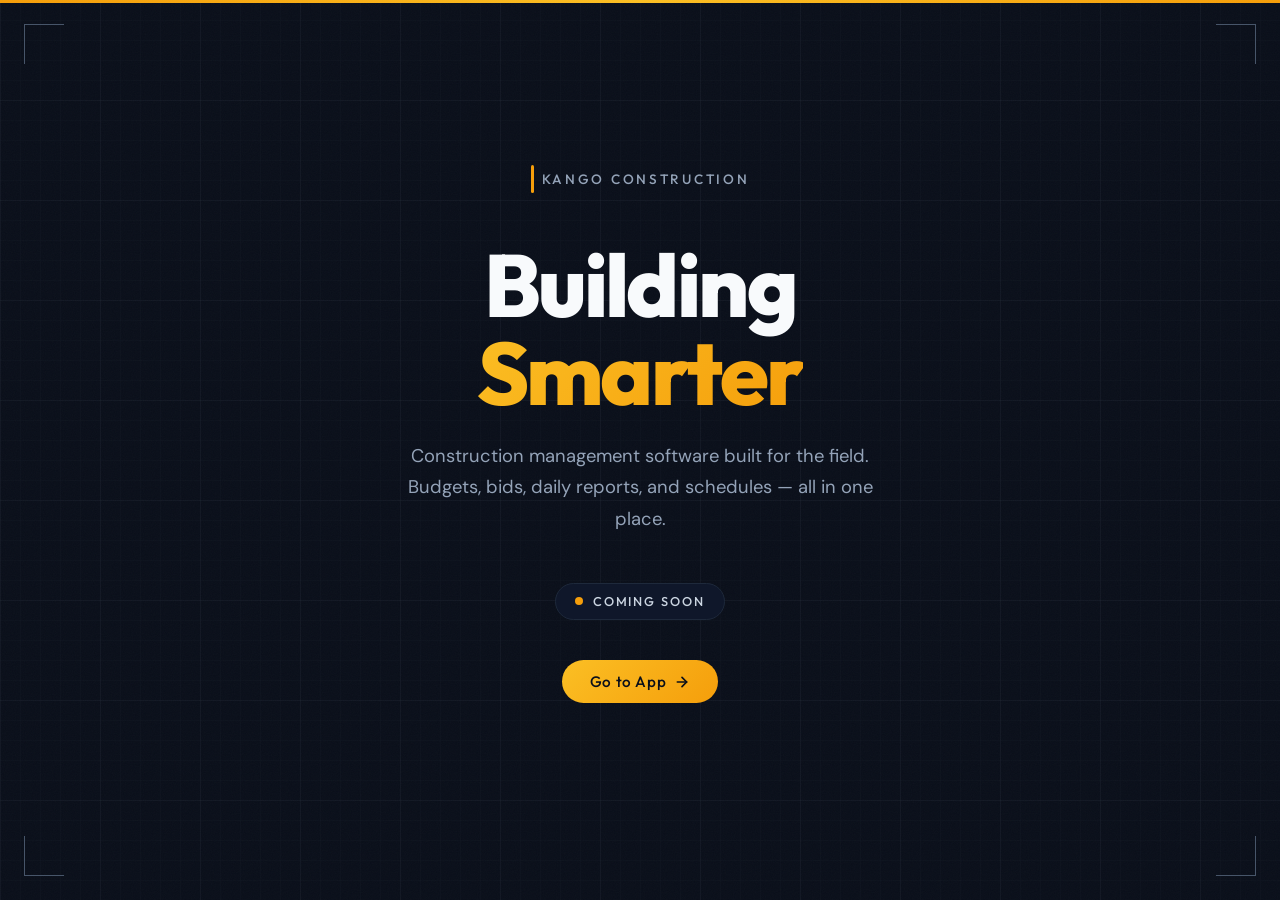
==== index.html @ 1189a03f "feat: kango construction coming soon landing page Co-Authored-By: Claude Opus 4.6 (1M context) <nore" ====
<!DOCTYPE html>
<html lang="en">
<head>
    <meta charset="UTF-8">
    <meta name="viewport" content="width=device-width, initial-scale=1.0">
    <title>Kango Construction — Coming Soon</title>
    <meta name="description" content="Kango Construction — Construction management software built for the field. Coming soon.">
    <link rel="preconnect" href="https://fonts.googleapis.com">
    <link rel="preconnect" href="https://fonts.gstatic.com" crossorigin>
    <link href="https://fonts.googleapis.com/css2?family=Outfit:wght@300;500;700;800&family=DM+Sans:wght@400;500&display=swap" rel="stylesheet">
    <style>
        *, *::before, *::after {
            margin: 0;
            padding: 0;
            box-sizing: border-box;
        }

        :root {
            --slate-950: #0a0f1a;
            --slate-900: #0f172a;
            --slate-800: #1e293b;
            --slate-600: #475569;
            --slate-400: #94a3b8;
            --slate-300: #cbd5e1;
            --amber-500: #f59e0b;
            --amber-400: #fbbf24;
            --white: #f8fafc;
        }

        html, body {
            height: 100%;
        }

        body {
            font-family: 'DM Sans', sans-serif;
            background: var(--slate-950);
            color: var(--white);
            overflow: hidden;
        }

        .page {
            display: flex;
            flex-direction: column;
            justify-content: center;
            align-items: center;
            min-height: 100vh;
            min-height: 100dvh;
            position: relative;
            padding: 2rem;
        }

        /* Blueprint grid background */
        .grid-bg {
            position: fixed;
            inset: 0;
            background-image:
                linear-gradient(rgba(148, 163, 184, 0.04) 1px, transparent 1px),
                linear-gradient(90deg, rgba(148, 163, 184, 0.04) 1px, transparent 1px),
                linear-gradient(rgba(148, 163, 184, 0.02) 1px, transparent 1px),
                linear-gradient(90deg, rgba(148, 163, 184, 0.02) 1px, transparent 1px);
            background-size:
                100px 100px,
                100px 100px,
                20px 20px,
                20px 20px;
            animation: gridFade 2s ease-out forwards;
        }

        @keyframes gridFade {
            from { opacity: 0; }
            to { opacity: 1; }
        }

        /* Amber accent line at top */
        .accent-bar {
            position: fixed;
            top: 0;
            left: 0;
            height: 3px;
            background: linear-gradient(90deg, var(--amber-500), var(--amber-400), var(--amber-500));
            animation: barGrow 1.2s cubic-bezier(0.22, 1, 0.36, 1) forwards;
            width: 0;
        }

        @keyframes barGrow {
            to { width: 100%; }
        }

        /* Corner marks — architectural drawing style */
        .corner-mark {
            position: fixed;
            width: 40px;
            height: 40px;
            opacity: 0;
            animation: cornerIn 0.6s ease-out forwards;
        }
        .corner-mark::before,
        .corner-mark::after {
            content: '';
            position: absolute;
            background: var(--slate-600);
        }
        .corner-mark::before {
            width: 1px;
            height: 100%;
        }
        .corner-mark::after {
            width: 100%;
            height: 1px;
        }
        .corner-mark.tl { top: 24px; left: 24px; animation-delay: 0.8s; }
        .corner-mark.tl::before { left: 0; top: 0; }
        .corner-mark.tl::after { left: 0; top: 0; }
        .corner-mark.tr { top: 24px; right: 24px; animation-delay: 0.9s; }
        .corner-mark.tr::before { right: 0; top: 0; }
        .corner-mark.tr::after { right: 0; top: 0; }
        .corner-mark.bl { bottom: 24px; left: 24px; animation-delay: 1.0s; }
        .corner-mark.bl::before { left: 0; bottom: 0; }
        .corner-mark.bl::after { left: 0; bottom: 0; }
        .corner-mark.br { bottom: 24px; right: 24px; animation-delay: 1.1s; }
        .corner-mark.br::before { right: 0; bottom: 0; }
        .corner-mark.br::after { right: 0; bottom: 0; }

        @keyframes cornerIn {
            to { opacity: 1; }
        }

        .content {
            text-align: center;
            position: relative;
            z-index: 1;
            max-width: 640px;
        }

        .logo-mark {
            display: inline-flex;
            align-items: center;
            gap: 0.5rem;
            margin-bottom: 3rem;
            opacity: 0;
            animation: fadeUp 0.8s cubic-bezier(0.22, 1, 0.36, 1) 0.3s forwards;
        }

        .logo-mark .bar {
            width: 3px;
            height: 28px;
            background: var(--amber-500);
            border-radius: 2px;
        }

        .logo-mark span {
            font-family: 'Outfit', sans-serif;
            font-weight: 500;
            font-size: 0.85rem;
            letter-spacing: 0.2em;
            text-transform: uppercase;
            color: var(--slate-400);
        }

        h1 {
            font-family: 'Outfit', sans-serif;
            font-weight: 800;
            font-size: clamp(3rem, 8vw, 5.5rem);
            line-height: 1;
            letter-spacing: -0.03em;
            margin-bottom: 1.5rem;
            opacity: 0;
            animation: fadeUp 0.8s cubic-bezier(0.22, 1, 0.36, 1) 0.5s forwards;
        }

        h1 .highlight {
            background: linear-gradient(135deg, var(--amber-400), var(--amber-500));
            -webkit-background-clip: text;
            -webkit-text-fill-color: transparent;
            background-clip: text;
        }

        .tagline {
            font-size: 1.15rem;
            line-height: 1.7;
            color: var(--slate-400);
            max-width: 480px;
            margin: 0 auto 3rem;
            opacity: 0;
            animation: fadeUp 0.8s cubic-bezier(0.22, 1, 0.36, 1) 0.7s forwards;
        }

        .status {
            display: inline-flex;
            align-items: center;
            gap: 0.6rem;
            padding: 0.6rem 1.2rem;
            background: var(--slate-900);
            border: 1px solid var(--slate-800);
            border-radius: 100px;
            margin-bottom: 2.5rem;
            opacity: 0;
            animation: fadeUp 0.8s cubic-bezier(0.22, 1, 0.36, 1) 0.9s forwards;
        }

        .status .dot {
            width: 8px;
            height: 8px;
            background: var(--amber-500);
            border-radius: 50%;
            animation: pulse 2s ease-in-out infinite;
        }

        @keyframes pulse {
            0%, 100% { opacity: 1; box-shadow: 0 0 0 0 rgba(245, 158, 11, 0.4); }
            50% { opacity: 0.7; box-shadow: 0 0 0 6px rgba(245, 158, 11, 0); }
        }

        .status span {
            font-family: 'Outfit', sans-serif;
            font-weight: 500;
            font-size: 0.8rem;
            letter-spacing: 0.15em;
            text-transform: uppercase;
            color: var(--slate-300);
        }

        .app-link {
            margin-bottom: 2rem;
            opacity: 0;
            animation: fadeUp 0.8s cubic-bezier(0.22, 1, 0.36, 1) 1.1s forwards;
        }

        .app-link a {
            display: inline-flex;
            align-items: center;
            gap: 0.5rem;
            font-family: 'Outfit', sans-serif;
            font-weight: 500;
            font-size: 0.95rem;
            letter-spacing: 0.04em;
            color: var(--slate-950);
            background: linear-gradient(135deg, var(--amber-400), var(--amber-500));
            padding: 0.75rem 1.75rem;
            border-radius: 100px;
            text-decoration: none;
            transition: transform 0.2s ease, box-shadow 0.2s ease;
        }

        .app-link a:hover {
            transform: translateY(-2px);
            box-shadow: 0 8px 24px rgba(245, 158, 11, 0.25);
        }

        .app-link a svg {
            width: 16px;
            height: 16px;
        }

        .contact {
            opacity: 0;
            animation: fadeUp 0.8s cubic-bezier(0.22, 1, 0.36, 1) 1.3s forwards;
        }

        .contact a {
            color: var(--slate-400);
            text-decoration: none;
            font-size: 0.95rem;
            letter-spacing: 0.02em;
            transition: color 0.3s ease;
            border-bottom: 1px solid transparent;
            padding-bottom: 2px;
        }

        .contact a:hover {
            color: var(--amber-400);
            border-bottom-color: var(--amber-400);
        }

        @keyframes fadeUp {
            from {
                opacity: 0;
                transform: translateY(20px);
            }
            to {
                opacity: 1;
                transform: translateY(0);
            }
        }

        /* Subtle noise overlay */
        .noise {
            position: fixed;
            inset: 0;
            pointer-events: none;
            opacity: 0.03;
            background-image: url("data:image/svg+xml,%3Csvg viewBox='0 0 256 256' xmlns='http://www.w3.org/2000/svg'%3E%3Cfilter id='n'%3E%3CfeTurbulence type='fractalNoise' baseFrequency='0.9' numOctaves='4' stitchTiles='stitch'/%3E%3C/filter%3E%3Crect width='100%25' height='100%25' filter='url(%23n)'/%3E%3C/svg%3E");
            background-repeat: repeat;
            background-size: 256px;
        }

        @media (max-width: 480px) {
            .corner-mark { display: none; }
            .content { padding: 0 0.5rem; }
            .tagline { font-size: 1rem; }
        }
    </style>
</head>
<body>
    <div class="grid-bg"></div>
    <div class="noise"></div>
    <div class="accent-bar"></div>

    <div class="corner-mark tl"></div>
    <div class="corner-mark tr"></div>
    <div class="corner-mark bl"></div>
    <div class="corner-mark br"></div>

    <main class="page">
        <div class="content">
            <div class="logo-mark">
                <div class="bar"></div>
                <span>Kango Construction</span>
            </div>

            <h1>Building<br><span class="highlight">Smarter</span></h1>

            <p class="tagline">
                Construction management software built for the field.
                Budgets, bids, daily reports, and schedules — all in one place.
            </p>

            <div class="status">
                <div class="dot"></div>
                <span>Coming Soon</span>
            </div>

            <div class="app-link">
                <a href="https://app.kangoconstruction.com">
                    Go to App
                    <svg xmlns="http://www.w3.org/2000/svg" viewBox="0 0 24 24" fill="none" stroke="currentColor" stroke-width="2.5" stroke-linecap="round" stroke-linejoin="round"><path d="M5 12h14"/><path d="m12 5 7 7-7 7"/></svg>
                </a>
            </div>

        </div>
    </main>
</body>
</html>
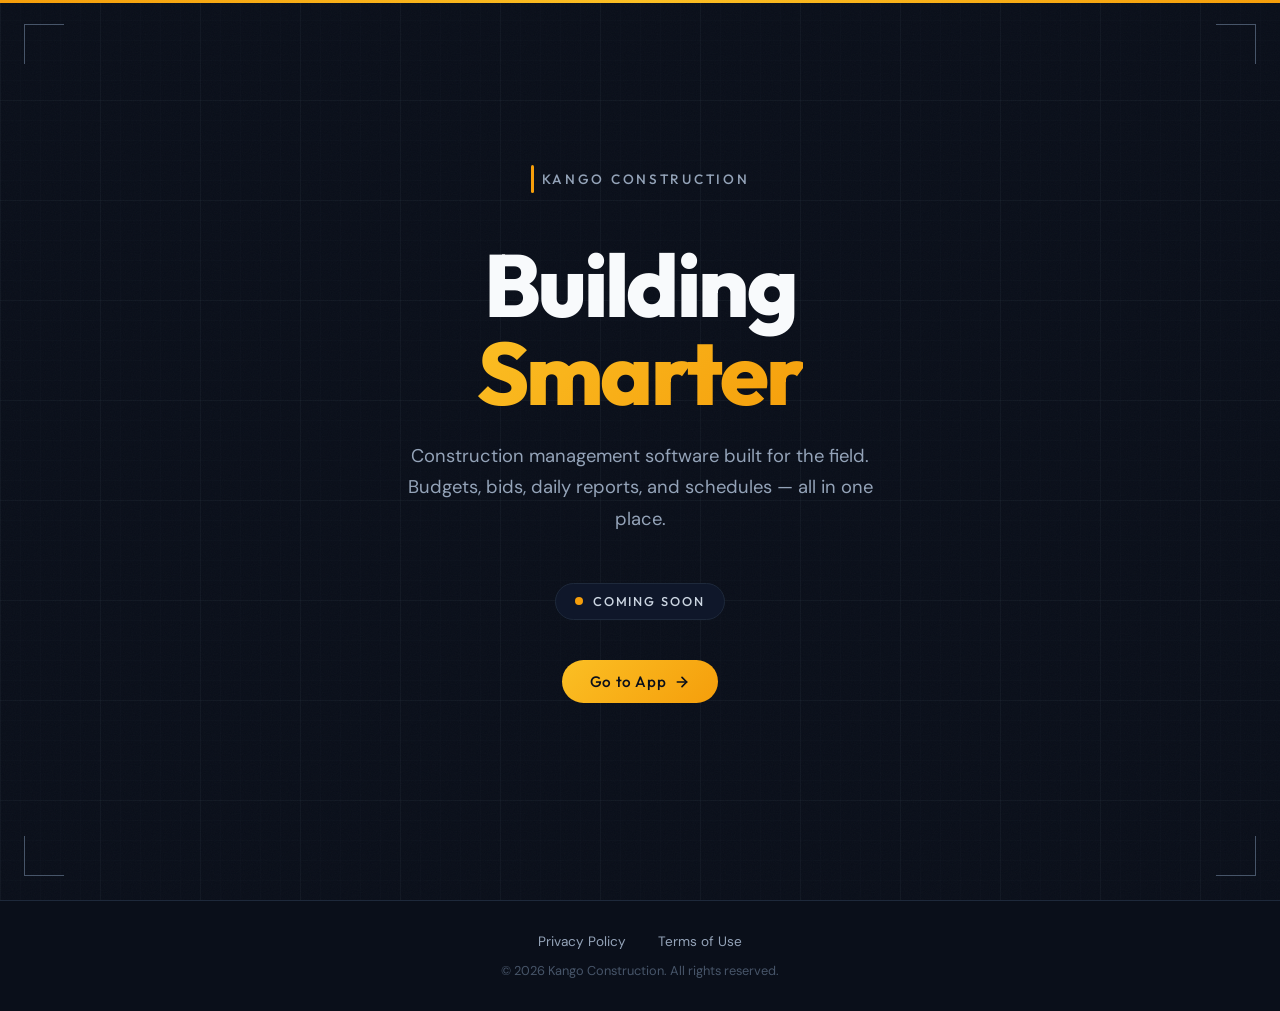
==== commit 4b54dc0b: "feat: add privacy policy and terms of use pages Required for DocuSign and QuickBooks app review. Add" ====
--- a/index.html
+++ b/index.html
@@ -339,5 +339,13 @@
 
         </div>
     </main>
+
+    <footer style="position: relative; z-index: 1; border-top: 1px solid #1e293b; padding: 2rem; text-align: center;">
+        <div style="display: flex; justify-content: center; gap: 2rem; flex-wrap: wrap;">
+            <a href="/privacy.html" style="color: #94a3b8; font-size: 0.85rem; text-decoration: none; transition: color 0.3s ease;">Privacy Policy</a>
+            <a href="/terms.html" style="color: #94a3b8; font-size: 0.85rem; text-decoration: none; transition: color 0.3s ease;">Terms of Use</a>
+        </div>
+        <p style="color: #475569; font-size: 0.8rem; margin-top: 0.75rem;">&copy; 2026 Kango Construction. All rights reserved.</p>
+    </footer>
 </body>
 </html>
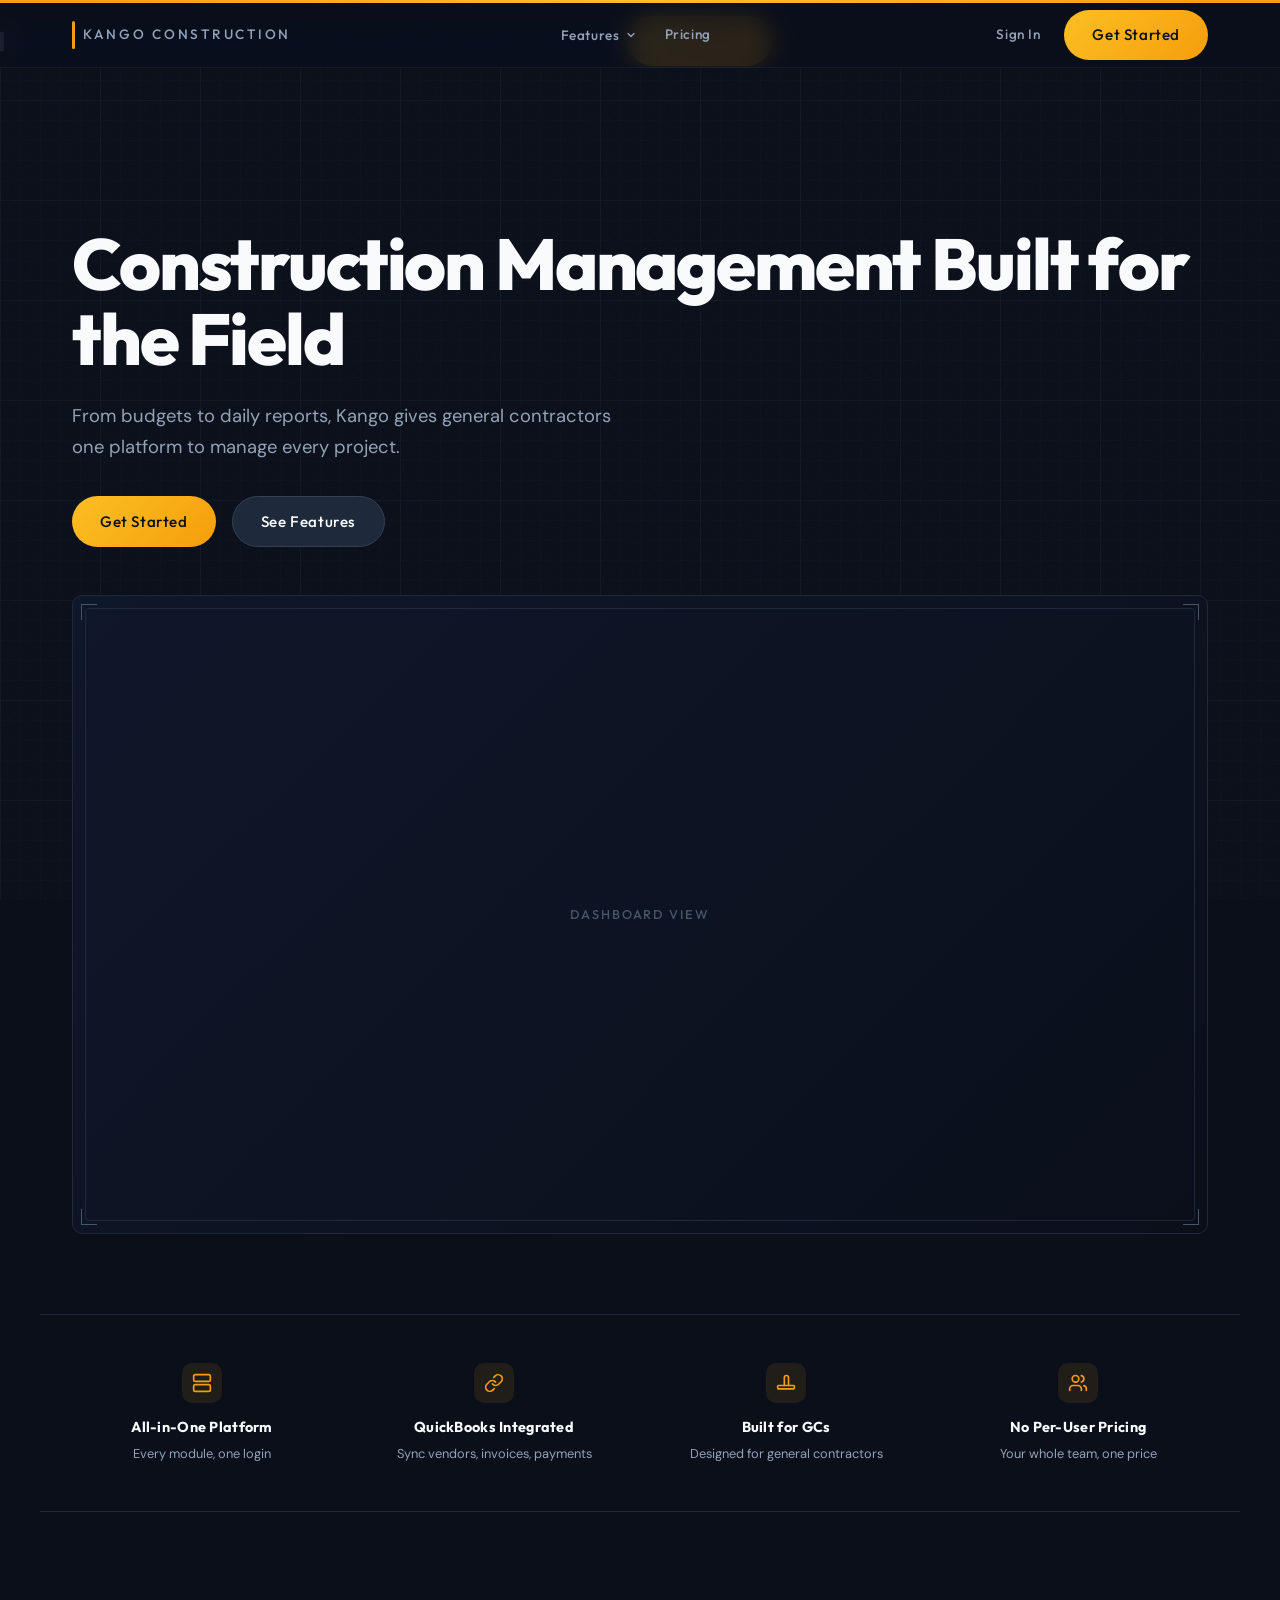
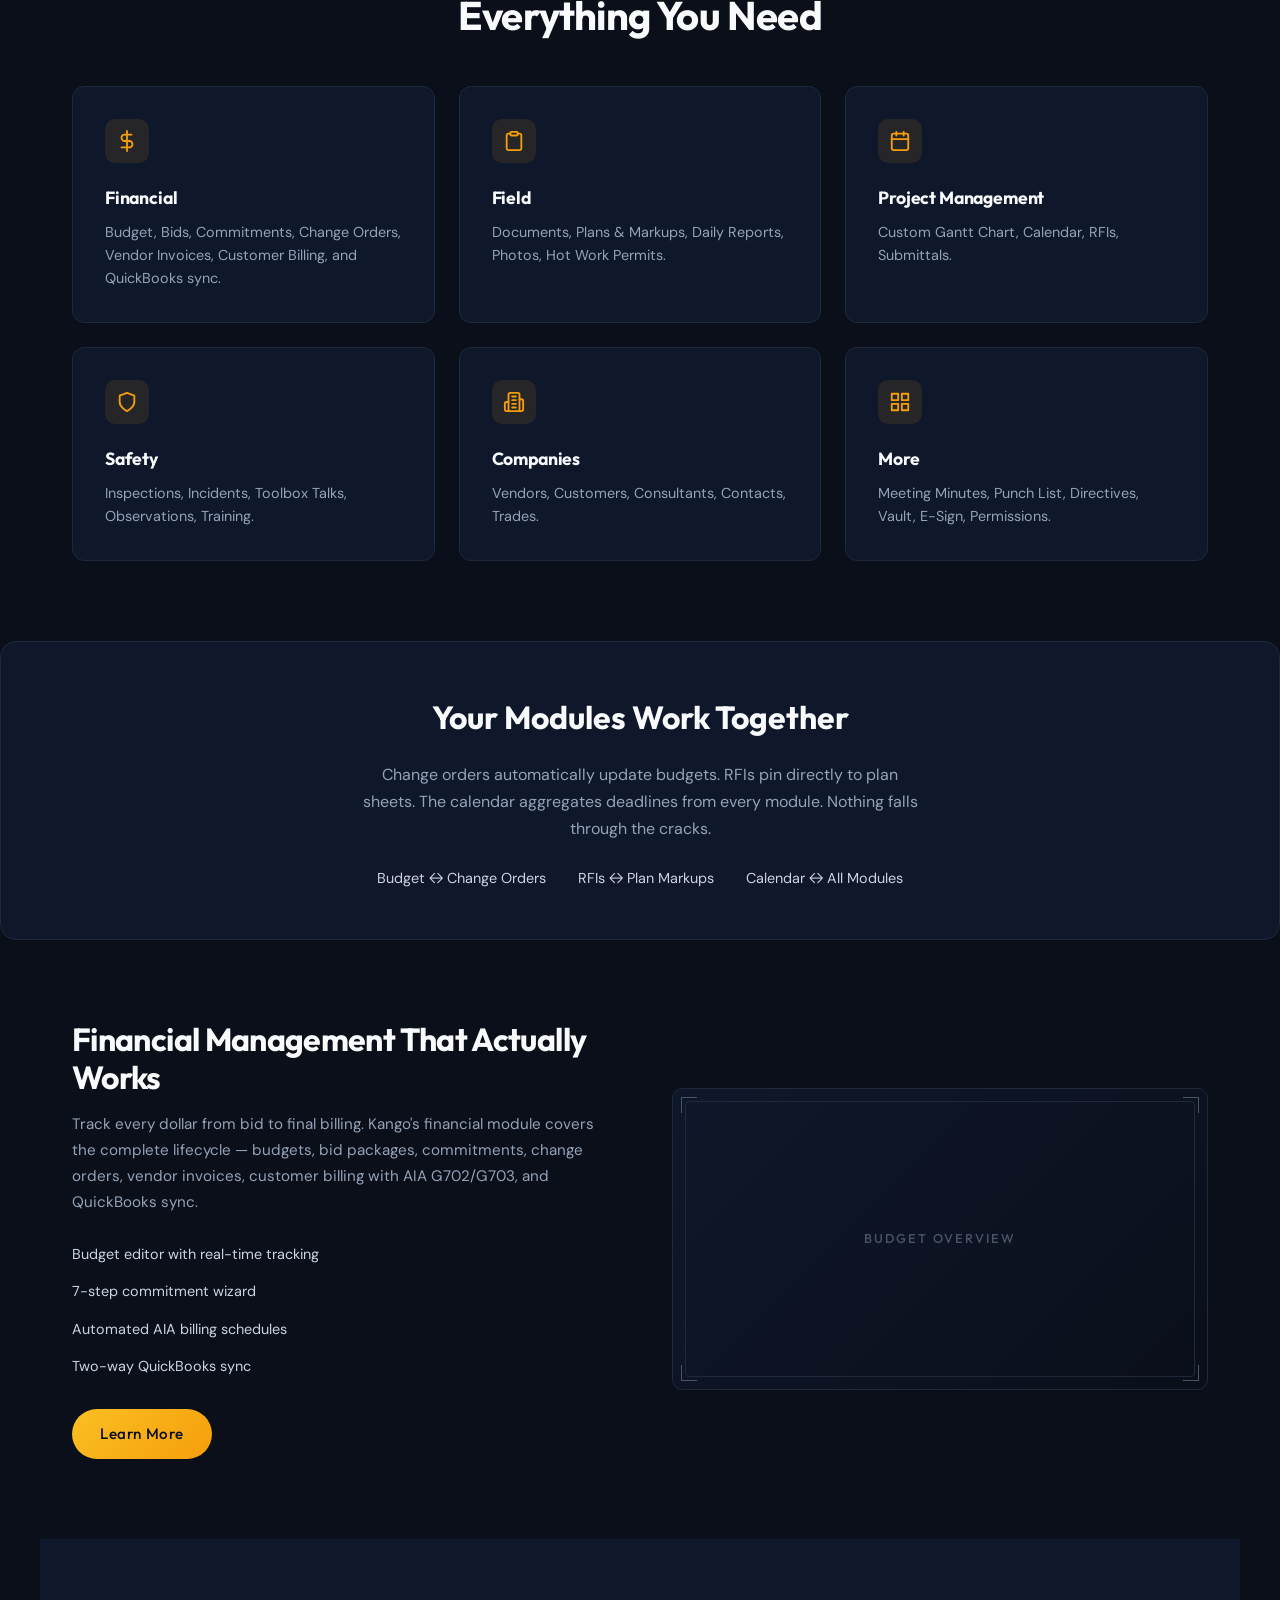
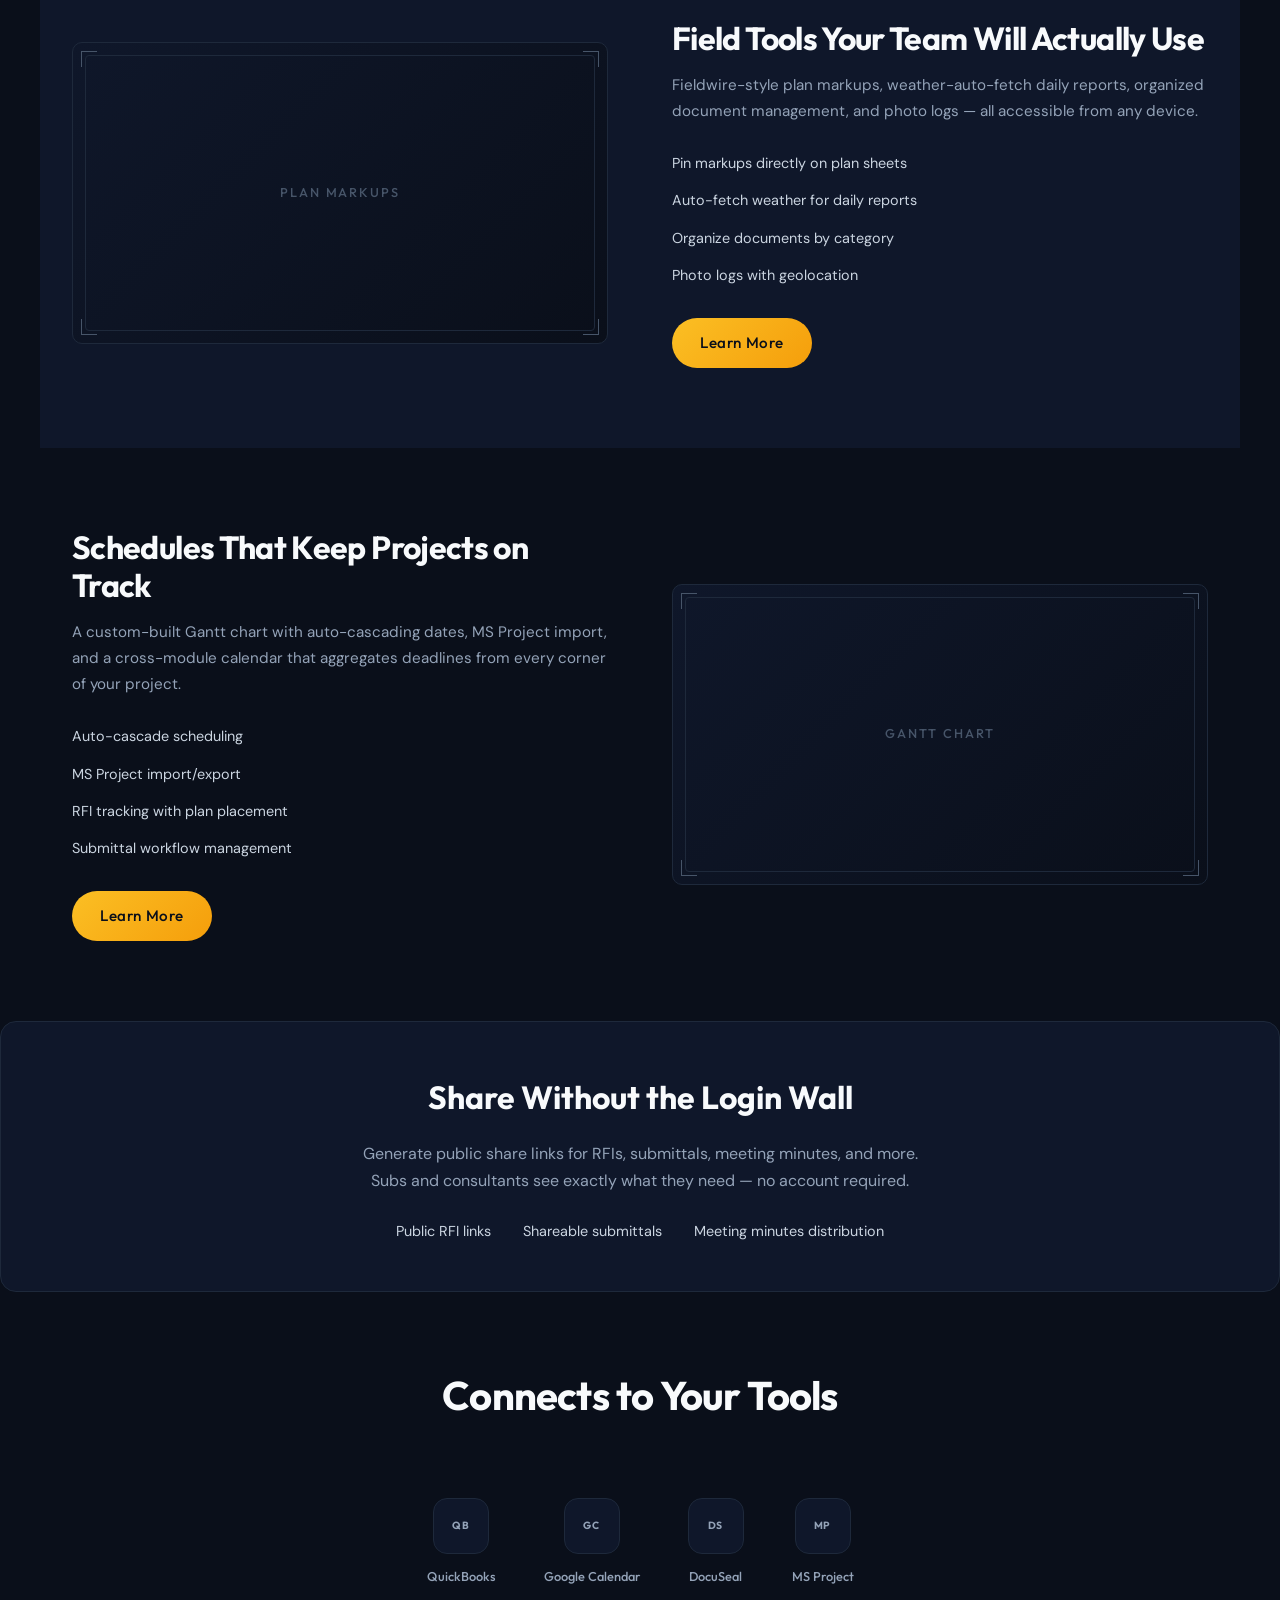
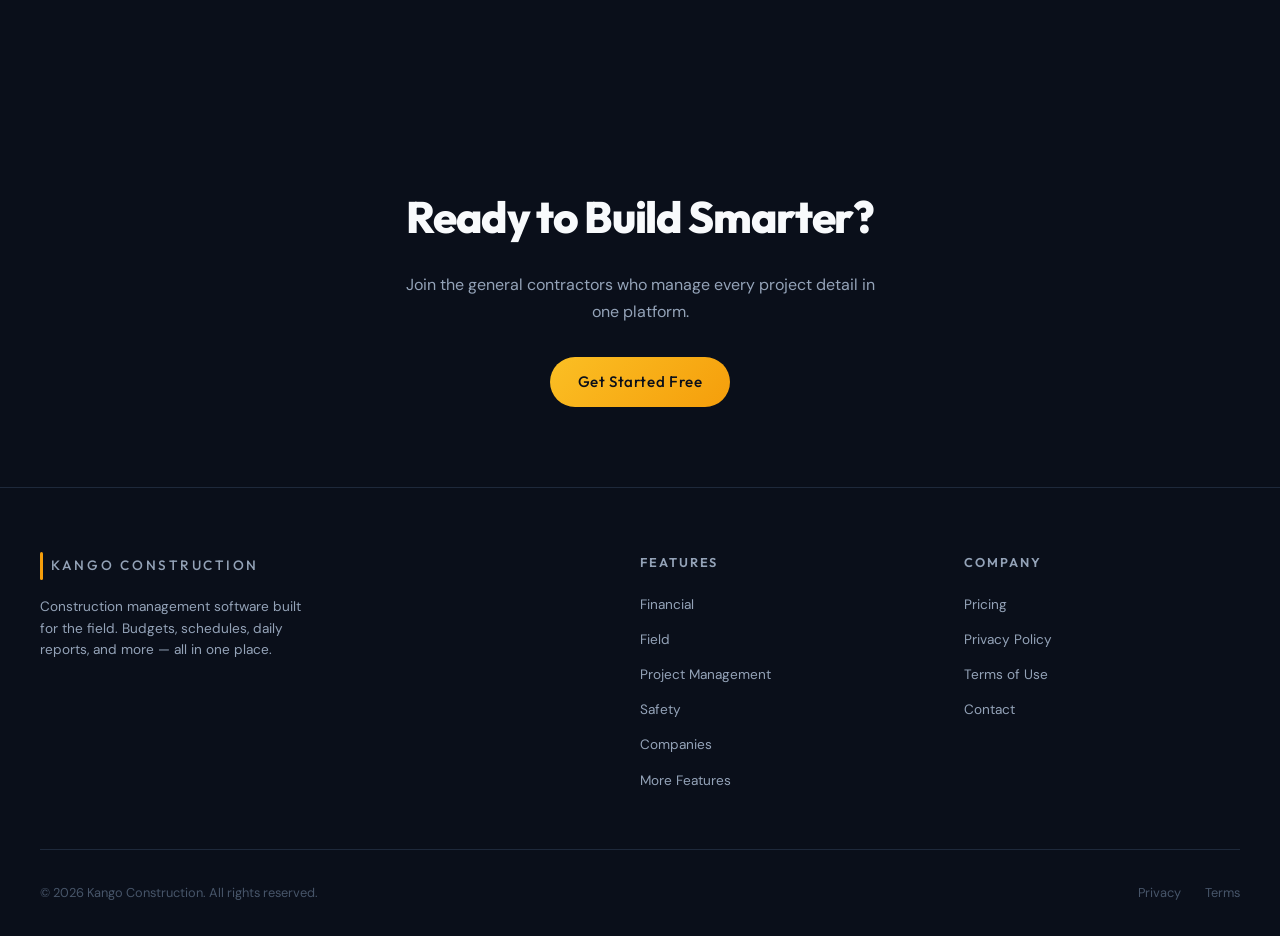
==== commit b3ace834: "feat: full landing page with features, pricing, and updated legal pages Replace coming-soon page wit" ====
--- a/index.html
+++ b/index.html
@@ -3,349 +3,342 @@
 <head>
     <meta charset="UTF-8">
     <meta name="viewport" content="width=device-width, initial-scale=1.0">
-    <title>Kango Construction — Coming Soon</title>
-    <meta name="description" content="Kango Construction — Construction management software built for the field. Coming soon.">
+    <title>Kango Construction — Construction Management Built for the Field</title>
+    <meta name="description" content="From budgets to daily reports, Kango gives general contractors one platform to manage every project. Financial, field, scheduling, safety, and more.">
+    <meta property="og:title" content="Kango Construction — Construction Management Built for the Field">
+    <meta property="og:description" content="From budgets to daily reports, Kango gives general contractors one platform to manage every project. Financial, field, scheduling, safety, and more.">
+    <meta property="og:type" content="website">
+    <meta property="og:url" content="https://kangoconstruction.com">
     <link rel="preconnect" href="https://fonts.googleapis.com">
     <link rel="preconnect" href="https://fonts.gstatic.com" crossorigin>
-    <link href="https://fonts.googleapis.com/css2?family=Outfit:wght@300;500;700;800&family=DM+Sans:wght@400;500&display=swap" rel="stylesheet">
-    <style>
-        *, *::before, *::after {
-            margin: 0;
-            padding: 0;
-            box-sizing: border-box;
-        }
-
-        :root {
-            --slate-950: #0a0f1a;
-            --slate-900: #0f172a;
-            --slate-800: #1e293b;
-            --slate-600: #475569;
-            --slate-400: #94a3b8;
-            --slate-300: #cbd5e1;
-            --amber-500: #f59e0b;
-            --amber-400: #fbbf24;
-            --white: #f8fafc;
-        }
-
-        html, body {
-            height: 100%;
-        }
-
-        body {
-            font-family: 'DM Sans', sans-serif;
-            background: var(--slate-950);
-            color: var(--white);
-            overflow: hidden;
-        }
-
-        .page {
-            display: flex;
-            flex-direction: column;
-            justify-content: center;
-            align-items: center;
-            min-height: 100vh;
-            min-height: 100dvh;
-            position: relative;
-            padding: 2rem;
-        }
-
-        /* Blueprint grid background */
-        .grid-bg {
-            position: fixed;
-            inset: 0;
-            background-image:
-                linear-gradient(rgba(148, 163, 184, 0.04) 1px, transparent 1px),
-                linear-gradient(90deg, rgba(148, 163, 184, 0.04) 1px, transparent 1px),
-                linear-gradient(rgba(148, 163, 184, 0.02) 1px, transparent 1px),
-                linear-gradient(90deg, rgba(148, 163, 184, 0.02) 1px, transparent 1px);
-            background-size:
-                100px 100px,
-                100px 100px,
-                20px 20px,
-                20px 20px;
-            animation: gridFade 2s ease-out forwards;
-        }
-
-        @keyframes gridFade {
-            from { opacity: 0; }
-            to { opacity: 1; }
-        }
-
-        /* Amber accent line at top */
-        .accent-bar {
-            position: fixed;
-            top: 0;
-            left: 0;
-            height: 3px;
-            background: linear-gradient(90deg, var(--amber-500), var(--amber-400), var(--amber-500));
-            animation: barGrow 1.2s cubic-bezier(0.22, 1, 0.36, 1) forwards;
-            width: 0;
-        }
-
-        @keyframes barGrow {
-            to { width: 100%; }
-        }
-
-        /* Corner marks — architectural drawing style */
-        .corner-mark {
-            position: fixed;
-            width: 40px;
-            height: 40px;
-            opacity: 0;
-            animation: cornerIn 0.6s ease-out forwards;
-        }
-        .corner-mark::before,
-        .corner-mark::after {
-            content: '';
-            position: absolute;
-            background: var(--slate-600);
-        }
-        .corner-mark::before {
-            width: 1px;
-            height: 100%;
-        }
-        .corner-mark::after {
-            width: 100%;
-            height: 1px;
-        }
-        .corner-mark.tl { top: 24px; left: 24px; animation-delay: 0.8s; }
-        .corner-mark.tl::before { left: 0; top: 0; }
-        .corner-mark.tl::after { left: 0; top: 0; }
-        .corner-mark.tr { top: 24px; right: 24px; animation-delay: 0.9s; }
-        .corner-mark.tr::before { right: 0; top: 0; }
-        .corner-mark.tr::after { right: 0; top: 0; }
-        .corner-mark.bl { bottom: 24px; left: 24px; animation-delay: 1.0s; }
-        .corner-mark.bl::before { left: 0; bottom: 0; }
-        .corner-mark.bl::after { left: 0; bottom: 0; }
-        .corner-mark.br { bottom: 24px; right: 24px; animation-delay: 1.1s; }
-        .corner-mark.br::before { right: 0; bottom: 0; }
-        .corner-mark.br::after { right: 0; bottom: 0; }
-
-        @keyframes cornerIn {
-            to { opacity: 1; }
-        }
-
-        .content {
-            text-align: center;
-            position: relative;
-            z-index: 1;
-            max-width: 640px;
-        }
-
-        .logo-mark {
-            display: inline-flex;
-            align-items: center;
-            gap: 0.5rem;
-            margin-bottom: 3rem;
-            opacity: 0;
-            animation: fadeUp 0.8s cubic-bezier(0.22, 1, 0.36, 1) 0.3s forwards;
-        }
-
-        .logo-mark .bar {
-            width: 3px;
-            height: 28px;
-            background: var(--amber-500);
-            border-radius: 2px;
-        }
-
-        .logo-mark span {
-            font-family: 'Outfit', sans-serif;
-            font-weight: 500;
-            font-size: 0.85rem;
-            letter-spacing: 0.2em;
-            text-transform: uppercase;
-            color: var(--slate-400);
-        }
-
-        h1 {
-            font-family: 'Outfit', sans-serif;
-            font-weight: 800;
-            font-size: clamp(3rem, 8vw, 5.5rem);
-            line-height: 1;
-            letter-spacing: -0.03em;
-            margin-bottom: 1.5rem;
-            opacity: 0;
-            animation: fadeUp 0.8s cubic-bezier(0.22, 1, 0.36, 1) 0.5s forwards;
-        }
-
-        h1 .highlight {
-            background: linear-gradient(135deg, var(--amber-400), var(--amber-500));
-            -webkit-background-clip: text;
-            -webkit-text-fill-color: transparent;
-            background-clip: text;
-        }
-
-        .tagline {
-            font-size: 1.15rem;
-            line-height: 1.7;
-            color: var(--slate-400);
-            max-width: 480px;
-            margin: 0 auto 3rem;
-            opacity: 0;
-            animation: fadeUp 0.8s cubic-bezier(0.22, 1, 0.36, 1) 0.7s forwards;
-        }
-
-        .status {
-            display: inline-flex;
-            align-items: center;
-            gap: 0.6rem;
-            padding: 0.6rem 1.2rem;
-            background: var(--slate-900);
-            border: 1px solid var(--slate-800);
-            border-radius: 100px;
-            margin-bottom: 2.5rem;
-            opacity: 0;
-            animation: fadeUp 0.8s cubic-bezier(0.22, 1, 0.36, 1) 0.9s forwards;
-        }
-
-        .status .dot {
-            width: 8px;
-            height: 8px;
-            background: var(--amber-500);
-            border-radius: 50%;
-            animation: pulse 2s ease-in-out infinite;
-        }
-
-        @keyframes pulse {
-            0%, 100% { opacity: 1; box-shadow: 0 0 0 0 rgba(245, 158, 11, 0.4); }
-            50% { opacity: 0.7; box-shadow: 0 0 0 6px rgba(245, 158, 11, 0); }
-        }
-
-        .status span {
-            font-family: 'Outfit', sans-serif;
-            font-weight: 500;
-            font-size: 0.8rem;
-            letter-spacing: 0.15em;
-            text-transform: uppercase;
-            color: var(--slate-300);
-        }
-
-        .app-link {
-            margin-bottom: 2rem;
-            opacity: 0;
-            animation: fadeUp 0.8s cubic-bezier(0.22, 1, 0.36, 1) 1.1s forwards;
-        }
-
-        .app-link a {
-            display: inline-flex;
-            align-items: center;
-            gap: 0.5rem;
-            font-family: 'Outfit', sans-serif;
-            font-weight: 500;
-            font-size: 0.95rem;
-            letter-spacing: 0.04em;
-            color: var(--slate-950);
-            background: linear-gradient(135deg, var(--amber-400), var(--amber-500));
-            padding: 0.75rem 1.75rem;
-            border-radius: 100px;
-            text-decoration: none;
-            transition: transform 0.2s ease, box-shadow 0.2s ease;
-        }
-
-        .app-link a:hover {
-            transform: translateY(-2px);
-            box-shadow: 0 8px 24px rgba(245, 158, 11, 0.25);
-        }
-
-        .app-link a svg {
-            width: 16px;
-            height: 16px;
-        }
-
-        .contact {
-            opacity: 0;
-            animation: fadeUp 0.8s cubic-bezier(0.22, 1, 0.36, 1) 1.3s forwards;
-        }
-
-        .contact a {
-            color: var(--slate-400);
-            text-decoration: none;
-            font-size: 0.95rem;
-            letter-spacing: 0.02em;
-            transition: color 0.3s ease;
-            border-bottom: 1px solid transparent;
-            padding-bottom: 2px;
-        }
-
-        .contact a:hover {
-            color: var(--amber-400);
-            border-bottom-color: var(--amber-400);
-        }
-
-        @keyframes fadeUp {
-            from {
-                opacity: 0;
-                transform: translateY(20px);
-            }
-            to {
-                opacity: 1;
-                transform: translateY(0);
-            }
-        }
-
-        /* Subtle noise overlay */
-        .noise {
-            position: fixed;
-            inset: 0;
-            pointer-events: none;
-            opacity: 0.03;
-            background-image: url("data:image/svg+xml,%3Csvg viewBox='0 0 256 256' xmlns='http://www.w3.org/2000/svg'%3E%3Cfilter id='n'%3E%3CfeTurbulence type='fractalNoise' baseFrequency='0.9' numOctaves='4' stitchTiles='stitch'/%3E%3C/filter%3E%3Crect width='100%25' height='100%25' filter='url(%23n)'/%3E%3C/svg%3E");
-            background-repeat: repeat;
-            background-size: 256px;
-        }
-
-        @media (max-width: 480px) {
-            .corner-mark { display: none; }
-            .content { padding: 0 0.5rem; }
-            .tagline { font-size: 1rem; }
-        }
-    </style>
+    <link href="https://fonts.googleapis.com/css2?family=DM+Sans:wght@400;500;600&family=Outfit:wght@600;700;800&display=swap" rel="stylesheet">
+    <link rel="stylesheet" href="css/styles.css">
 </head>
 <body>
+    <div class="noise"></div>
     <div class="grid-bg"></div>
-    <div class="noise"></div>
+
+    <!-- Nav -->
     <div class="accent-bar"></div>
-
-    <div class="corner-mark tl"></div>
-    <div class="corner-mark tr"></div>
-    <div class="corner-mark bl"></div>
-    <div class="corner-mark br"></div>
-
-    <main class="page">
-        <div class="content">
-            <div class="logo-mark">
+    <nav class="site-nav">
+        <div class="nav-inner">
+            <a href="/" class="nav-logo">
                 <div class="bar"></div>
                 <span>Kango Construction</span>
-            </div>
-
-            <h1>Building<br><span class="highlight">Smarter</span></h1>
-
-            <p class="tagline">
-                Construction management software built for the field.
-                Budgets, bids, daily reports, and schedules — all in one place.
-            </p>
-
-            <div class="status">
-                <div class="dot"></div>
-                <span>Coming Soon</span>
-            </div>
-
-            <div class="app-link">
-                <a href="https://app.kangoconstruction.com">
-                    Go to App
-                    <svg xmlns="http://www.w3.org/2000/svg" viewBox="0 0 24 24" fill="none" stroke="currentColor" stroke-width="2.5" stroke-linecap="round" stroke-linejoin="round"><path d="M5 12h14"/><path d="m12 5 7 7-7 7"/></svg>
+            </a>
+            <ul class="nav-links">
+                <li class="nav-dropdown">
+                    <button class="nav-dropdown-toggle">Features <svg xmlns="http://www.w3.org/2000/svg" viewBox="0 0 24 24" fill="none" stroke="currentColor" stroke-width="2.5" stroke-linecap="round" stroke-linejoin="round"><path d="m6 9 6 6 6-6"/></svg></button>
+                    <ul class="nav-dropdown-menu">
+                        <li><a href="/features/financial.html">Financial</a></li>
+                        <li><a href="/features/field.html">Field</a></li>
+                        <li><a href="/features/project-management.html">Project Management</a></li>
+                        <li><a href="/features/safety.html">Safety</a></li>
+                        <li><a href="/features/companies.html">Companies</a></li>
+                        <li><a href="/features/more.html">More Features</a></li>
+                    </ul>
+                </li>
+                <li><a href="/pricing.html">Pricing</a></li>
+            </ul>
+            <div class="nav-cta">
+                <a href="https://app.kangoconstruction.com" class="btn-signin">Sign In</a>
+                <a href="https://app.kangoconstruction.com" class="btn btn-primary">Get Started</a>
+            </div>
+            <button class="nav-toggle" aria-label="Menu">
+                <svg xmlns="http://www.w3.org/2000/svg" viewBox="0 0 24 24" fill="none" stroke="currentColor" stroke-width="2" stroke-linecap="round" stroke-linejoin="round"><line x1="3" y1="6" x2="21" y2="6"/><line x1="3" y1="12" x2="21" y2="12"/><line x1="3" y1="18" x2="21" y2="18"/></svg>
+            </button>
+        </div>
+    </nav>
+    <!-- Mobile nav -->
+    <div class="nav-mobile">
+        <button class="nav-mobile-close" aria-label="Close menu">
+            <svg xmlns="http://www.w3.org/2000/svg" viewBox="0 0 24 24" fill="none" stroke="currentColor" stroke-width="2" stroke-linecap="round" stroke-linejoin="round"><line x1="18" y1="6" x2="6" y2="18"/><line x1="6" y1="6" x2="18" y2="18"/></svg>
+        </button>
+        <a href="/features/financial.html">Financial</a>
+        <a href="/features/field.html">Field</a>
+        <a href="/features/project-management.html">Project Management</a>
+        <a href="/features/safety.html">Safety</a>
+        <a href="/features/companies.html">Companies</a>
+        <a href="/features/more.html">More Features</a>
+        <a href="/pricing.html">Pricing</a>
+        <a href="https://app.kangoconstruction.com">Sign In</a>
+        <a href="https://app.kangoconstruction.com" class="btn btn-primary" style="margin-top: 1rem; justify-content: center;">Get Started</a>
+    </div>
+
+    <!-- 1. Hero -->
+    <section class="hero fade-up">
+        <div class="hero-content">
+            <h1>Construction Management Built for the Field</h1>
+            <p class="hero-sub">From budgets to daily reports, Kango gives general contractors one platform to manage every project.</p>
+            <div class="hero-ctas">
+                <a href="https://app.kangoconstruction.com" class="btn btn-primary">Get Started</a>
+                <a href="/features/financial.html" class="btn btn-secondary">See Features</a>
+            </div>
+        </div>
+        <div class="hero-media">
+            <div class="screenshot-frame">
+                <div class="corner tl"></div>
+                <div class="corner tr"></div>
+                <div class="corner bl"></div>
+                <div class="corner br"></div>
+                <span class="label">Dashboard View</span>
+            </div>
+        </div>
+    </section>
+
+    <!-- 2. Differentiator Bar -->
+    <section class="diff-bar fade-up">
+        <div class="diff-item">
+            <div class="diff-icon">
+                <svg xmlns="http://www.w3.org/2000/svg" width="24" height="24" viewBox="0 0 24 24" fill="none" stroke="currentColor" stroke-width="2" stroke-linecap="round" stroke-linejoin="round"><rect x="2" y="2" width="20" height="8" rx="2"/><rect x="2" y="14" width="20" height="8" rx="2"/></svg>
+            </div>
+            <h3>All-in-One Platform</h3>
+            <p>Every module, one login</p>
+        </div>
+        <div class="diff-item">
+            <div class="diff-icon">
+                <svg xmlns="http://www.w3.org/2000/svg" width="24" height="24" viewBox="0 0 24 24" fill="none" stroke="currentColor" stroke-width="2" stroke-linecap="round" stroke-linejoin="round"><path d="M10 13a5 5 0 0 0 7.54.54l3-3a5 5 0 0 0-7.07-7.07l-1.72 1.71"/><path d="M14 11a5 5 0 0 0-7.54-.54l-3 3a5 5 0 0 0 7.07 7.07l1.71-1.71"/></svg>
+            </div>
+            <h3>QuickBooks Integrated</h3>
+            <p>Sync vendors, invoices, payments</p>
+        </div>
+        <div class="diff-item">
+            <div class="diff-icon">
+                <svg xmlns="http://www.w3.org/2000/svg" width="24" height="24" viewBox="0 0 24 24" fill="none" stroke="currentColor" stroke-width="2" stroke-linecap="round" stroke-linejoin="round"><path d="M2 18a1 1 0 0 0 1 1h18a1 1 0 0 0 1-1v-2a1 1 0 0 0-1-1H3a1 1 0 0 0-1 1v2z"/><path d="M10 15V5.5a2.5 2.5 0 1 1 5 0V15"/></svg>
+            </div>
+            <h3>Built for GCs</h3>
+            <p>Designed for general contractors</p>
+        </div>
+        <div class="diff-item">
+            <div class="diff-icon">
+                <svg xmlns="http://www.w3.org/2000/svg" width="24" height="24" viewBox="0 0 24 24" fill="none" stroke="currentColor" stroke-width="2" stroke-linecap="round" stroke-linejoin="round"><path d="M16 21v-2a4 4 0 0 0-4-4H6a4 4 0 0 0-4 4v2"/><circle cx="9" cy="7" r="4"/><path d="M22 21v-2a4 4 0 0 0-3-3.87"/><path d="M16 3.13a4 4 0 0 1 0 7.75"/></svg>
+            </div>
+            <h3>No Per-User Pricing</h3>
+            <p>Your whole team, one price</p>
+        </div>
+    </section>
+
+    <!-- 3. Module Grid -->
+    <section class="section fade-up">
+        <div class="section-header">
+            <h2>Everything You Need</h2>
+        </div>
+        <div class="card-grid">
+            <a href="/features/financial.html" class="feature-card fade-up">
+                <div class="feature-icon">
+                    <svg xmlns="http://www.w3.org/2000/svg" width="24" height="24" viewBox="0 0 24 24" fill="none" stroke="currentColor" stroke-width="2" stroke-linecap="round" stroke-linejoin="round"><line x1="12" y1="1" x2="12" y2="23"/><path d="M17 5H9.5a3.5 3.5 0 0 0 0 7h5a3.5 3.5 0 0 1 0 7H6"/></svg>
+                </div>
+                <h3>Financial</h3>
+                <p>Budget, Bids, Commitments, Change Orders, Vendor Invoices, Customer Billing, and QuickBooks sync.</p>
+            </a>
+            <a href="/features/field.html" class="feature-card fade-up">
+                <div class="feature-icon">
+                    <svg xmlns="http://www.w3.org/2000/svg" width="24" height="24" viewBox="0 0 24 24" fill="none" stroke="currentColor" stroke-width="2" stroke-linecap="round" stroke-linejoin="round"><path d="M16 4h2a2 2 0 0 1 2 2v14a2 2 0 0 1-2 2H6a2 2 0 0 1-2-2V6a2 2 0 0 1 2-2h2"/><rect x="8" y="2" width="8" height="4" rx="1" ry="1"/></svg>
+                </div>
+                <h3>Field</h3>
+                <p>Documents, Plans & Markups, Daily Reports, Photos, Hot Work Permits.</p>
+            </a>
+            <a href="/features/project-management.html" class="feature-card fade-up">
+                <div class="feature-icon">
+                    <svg xmlns="http://www.w3.org/2000/svg" width="24" height="24" viewBox="0 0 24 24" fill="none" stroke="currentColor" stroke-width="2" stroke-linecap="round" stroke-linejoin="round"><rect x="3" y="4" width="18" height="18" rx="2" ry="2"/><line x1="16" y1="2" x2="16" y2="6"/><line x1="8" y1="2" x2="8" y2="6"/><line x1="3" y1="10" x2="21" y2="10"/></svg>
+                </div>
+                <h3>Project Management</h3>
+                <p>Custom Gantt Chart, Calendar, RFIs, Submittals.</p>
+            </a>
+            <a href="/features/safety.html" class="feature-card fade-up">
+                <div class="feature-icon">
+                    <svg xmlns="http://www.w3.org/2000/svg" width="24" height="24" viewBox="0 0 24 24" fill="none" stroke="currentColor" stroke-width="2" stroke-linecap="round" stroke-linejoin="round"><path d="M12 22s8-4 8-10V5l-8-3-8 3v7c0 6 8 10 8 10z"/></svg>
+                </div>
+                <h3>Safety</h3>
+                <p>Inspections, Incidents, Toolbox Talks, Observations, Training.</p>
+            </a>
+            <a href="/features/companies.html" class="feature-card fade-up">
+                <div class="feature-icon">
+                    <svg xmlns="http://www.w3.org/2000/svg" width="24" height="24" viewBox="0 0 24 24" fill="none" stroke="currentColor" stroke-width="2" stroke-linecap="round" stroke-linejoin="round"><path d="M6 22V4a2 2 0 0 1 2-2h8a2 2 0 0 1 2 2v18Z"/><path d="M6 12H4a2 2 0 0 0-2 2v6a2 2 0 0 0 2 2h2"/><path d="M18 9h2a2 2 0 0 1 2 2v9a2 2 0 0 1-2 2h-2"/><path d="M10 6h4"/><path d="M10 10h4"/><path d="M10 14h4"/><path d="M10 18h4"/></svg>
+                </div>
+                <h3>Companies</h3>
+                <p>Vendors, Customers, Consultants, Contacts, Trades.</p>
+            </a>
+            <a href="/features/more.html" class="feature-card fade-up">
+                <div class="feature-icon">
+                    <svg xmlns="http://www.w3.org/2000/svg" width="24" height="24" viewBox="0 0 24 24" fill="none" stroke="currentColor" stroke-width="2" stroke-linecap="round" stroke-linejoin="round"><rect x="3" y="3" width="7" height="7"/><rect x="14" y="3" width="7" height="7"/><rect x="14" y="14" width="7" height="7"/><rect x="3" y="14" width="7" height="7"/></svg>
+                </div>
+                <h3>More</h3>
+                <p>Meeting Minutes, Punch List, Directives, Vault, E-Sign, Permissions.</p>
+            </a>
+        </div>
+    </section>
+
+    <!-- 4. Everything Connects -->
+    <section class="callout fade-up">
+        <div class="callout-content">
+            <h2>Your Modules Work Together</h2>
+            <p>Change orders automatically update budgets. RFIs pin directly to plan sheets. The calendar aggregates deadlines from every module. Nothing falls through the cracks.</p>
+            <div class="callout-items">
+                <div class="callout-item">Budget &#8596; Change Orders</div>
+                <div class="callout-item">RFIs &#8596; Plan Markups</div>
+                <div class="callout-item">Calendar &#8596; All Modules</div>
+            </div>
+        </div>
+    </section>
+
+    <!-- 5. Feature Spotlight: Financial -->
+    <section class="section two-col fade-up">
+        <div class="two-col-content">
+            <h2>Financial Management That Actually Works</h2>
+            <p>Track every dollar from bid to final billing. Kango's financial module covers the complete lifecycle — budgets, bid packages, commitments, change orders, vendor invoices, customer billing with AIA G702/G703, and QuickBooks sync.</p>
+            <ul class="feature-list">
+                <li>Budget editor with real-time tracking</li>
+                <li>7-step commitment wizard</li>
+                <li>Automated AIA billing schedules</li>
+                <li>Two-way QuickBooks sync</li>
+            </ul>
+            <a href="/features/financial.html" class="btn btn-primary">Learn More</a>
+        </div>
+        <div class="two-col-media">
+            <div class="screenshot-frame">
+                <div class="corner tl"></div>
+                <div class="corner tr"></div>
+                <div class="corner bl"></div>
+                <div class="corner br"></div>
+                <span class="label">Budget Overview</span>
+            </div>
+        </div>
+    </section>
+
+    <!-- 6. Feature Spotlight: Field -->
+    <section class="section two-col reverse alt-bg fade-up">
+        <div class="two-col-content">
+            <h2>Field Tools Your Team Will Actually Use</h2>
+            <p>Fieldwire-style plan markups, weather-auto-fetch daily reports, organized document management, and photo logs — all accessible from any device.</p>
+            <ul class="feature-list">
+                <li>Pin markups directly on plan sheets</li>
+                <li>Auto-fetch weather for daily reports</li>
+                <li>Organize documents by category</li>
+                <li>Photo logs with geolocation</li>
+            </ul>
+            <a href="/features/field.html" class="btn btn-primary">Learn More</a>
+        </div>
+        <div class="two-col-media">
+            <div class="screenshot-frame">
+                <div class="corner tl"></div>
+                <div class="corner tr"></div>
+                <div class="corner bl"></div>
+                <div class="corner br"></div>
+                <span class="label">Plan Markups</span>
+            </div>
+        </div>
+    </section>
+
+    <!-- 7. Feature Spotlight: Project Management -->
+    <section class="section two-col fade-up">
+        <div class="two-col-content">
+            <h2>Schedules That Keep Projects on Track</h2>
+            <p>A custom-built Gantt chart with auto-cascading dates, MS Project import, and a cross-module calendar that aggregates deadlines from every corner of your project.</p>
+            <ul class="feature-list">
+                <li>Auto-cascade scheduling</li>
+                <li>MS Project import/export</li>
+                <li>RFI tracking with plan placement</li>
+                <li>Submittal workflow management</li>
+            </ul>
+            <a href="/features/project-management.html" class="btn btn-primary">Learn More</a>
+        </div>
+        <div class="two-col-media">
+            <div class="screenshot-frame">
+                <div class="corner tl"></div>
+                <div class="corner tr"></div>
+                <div class="corner bl"></div>
+                <div class="corner br"></div>
+                <span class="label">Gantt Chart</span>
+            </div>
+        </div>
+    </section>
+
+    <!-- 8. Public Sharing Callout -->
+    <section class="callout alt-bg fade-up">
+        <div class="callout-content">
+            <h2>Share Without the Login Wall</h2>
+            <p>Generate public share links for RFIs, submittals, meeting minutes, and more. Subs and consultants see exactly what they need — no account required.</p>
+            <div class="callout-items">
+                <div class="callout-item">Public RFI links</div>
+                <div class="callout-item">Shareable submittals</div>
+                <div class="callout-item">Meeting minutes distribution</div>
+            </div>
+        </div>
+    </section>
+
+    <!-- 9. Integrations Row -->
+    <section class="section fade-up">
+        <div class="section-header">
+            <h2>Connects to Your Tools</h2>
+        </div>
+        <div class="integrations">
+            <div class="int-item">
+                <div class="int-icon">QB</div>
+                <span>QuickBooks</span>
+            </div>
+            <div class="int-item">
+                <div class="int-icon">GC</div>
+                <span>Google Calendar</span>
+            </div>
+            <div class="int-item">
+                <div class="int-icon">DS</div>
+                <span>DocuSeal</span>
+            </div>
+            <div class="int-item">
+                <div class="int-icon">MP</div>
+                <span>MS Project</span>
+            </div>
+        </div>
+    </section>
+
+    <!-- 10. Final CTA -->
+    <section class="cta-section fade-up">
+        <h2>Ready to Build Smarter?</h2>
+        <p>Join the general contractors who manage every project detail in one platform.</p>
+        <a href="https://app.kangoconstruction.com" class="btn btn-primary">Get Started Free</a>
+    </section>
+
+    <!-- 11. Footer -->
+    <footer class="site-footer">
+        <div class="footer-inner">
+            <div class="footer-brand">
+                <a href="/" class="nav-logo">
+                    <div class="bar"></div>
+                    <span>Kango Construction</span>
                 </a>
-            </div>
-
-        </div>
-    </main>
-
-    <footer style="position: relative; z-index: 1; border-top: 1px solid #1e293b; padding: 2rem; text-align: center;">
-        <div style="display: flex; justify-content: center; gap: 2rem; flex-wrap: wrap;">
-            <a href="/privacy.html" style="color: #94a3b8; font-size: 0.85rem; text-decoration: none; transition: color 0.3s ease;">Privacy Policy</a>
-            <a href="/terms.html" style="color: #94a3b8; font-size: 0.85rem; text-decoration: none; transition: color 0.3s ease;">Terms of Use</a>
-        </div>
-        <p style="color: #475569; font-size: 0.8rem; margin-top: 0.75rem;">&copy; 2026 Kango Construction. All rights reserved.</p>
+                <p>Construction management software built for the field. Budgets, schedules, daily reports, and more — all in one place.</p>
+            </div>
+            <div class="footer-col">
+                <h4>Features</h4>
+                <ul>
+                    <li><a href="/features/financial.html">Financial</a></li>
+                    <li><a href="/features/field.html">Field</a></li>
+                    <li><a href="/features/project-management.html">Project Management</a></li>
+                    <li><a href="/features/safety.html">Safety</a></li>
+                    <li><a href="/features/companies.html">Companies</a></li>
+                    <li><a href="/features/more.html">More Features</a></li>
+                </ul>
+            </div>
+            <div class="footer-col">
+                <h4>Company</h4>
+                <ul>
+                    <li><a href="/pricing.html">Pricing</a></li>
+                    <li><a href="/privacy.html">Privacy Policy</a></li>
+                    <li><a href="/terms.html">Terms of Use</a></li>
+                    <li><a href="mailto:info@kangoconstruction.com">Contact</a></li>
+                </ul>
+            </div>
+        </div>
+        <div class="footer-bottom">
+            <p>&copy; 2026 Kango Construction. All rights reserved.</p>
+            <div class="footer-bottom-links">
+                <a href="/privacy.html">Privacy</a>
+                <a href="/terms.html">Terms</a>
+            </div>
+        </div>
     </footer>
+
+    <script src="js/main.js"></script>
 </body>
-</html>
+</html>
--- a/css/styles.css
+++ b/css/styles.css
@@ -0,0 +1,1595 @@
+/* ============================================
+   Kango Construction — Shared Styles
+   ============================================ */
+
+/* Reset */
+*, *::before, *::after {
+    margin: 0;
+    padding: 0;
+    box-sizing: border-box;
+}
+
+/* Variables */
+:root {
+    --slate-950: #0a0f1a;
+    --slate-900: #0f172a;
+    --slate-800: #1e293b;
+    --slate-700: #334155;
+    --slate-600: #475569;
+    --slate-400: #94a3b8;
+    --slate-300: #cbd5e1;
+    --amber-600: #d97706;
+    --amber-500: #f59e0b;
+    --amber-400: #fbbf24;
+    --white: #f8fafc;
+}
+
+html {
+    scroll-behavior: smooth;
+}
+
+body {
+    font-family: 'DM Sans', sans-serif;
+    background: var(--slate-950);
+    color: var(--white);
+    line-height: 1.7;
+    overflow-x: hidden;
+}
+
+/* Blueprint grid background */
+.grid-bg {
+    position: fixed;
+    inset: 0;
+    background-image:
+        linear-gradient(rgba(148, 163, 184, 0.04) 1px, transparent 1px),
+        linear-gradient(90deg, rgba(148, 163, 184, 0.04) 1px, transparent 1px),
+        linear-gradient(rgba(148, 163, 184, 0.02) 1px, transparent 1px),
+        linear-gradient(90deg, rgba(148, 163, 184, 0.02) 1px, transparent 1px);
+    background-size: 100px 100px, 100px 100px, 20px 20px, 20px 20px;
+    pointer-events: none;
+    z-index: 0;
+}
+
+/* Noise overlay */
+.noise {
+    position: fixed;
+    inset: 0;
+    pointer-events: none;
+    opacity: 0.03;
+    background-image: url("data:image/svg+xml,%3Csvg viewBox='0 0 256 256' xmlns='http://www.w3.org/2000/svg'%3E%3Cfilter id='n'%3E%3CfeTurbulence type='fractalNoise' baseFrequency='0.9' numOctaves='4' stitchTiles='stitch'/%3E%3C/filter%3E%3Crect width='100%25' height='100%25' filter='url(%23n)'/%3E%3C/svg%3E");
+    background-repeat: repeat;
+    background-size: 256px;
+    z-index: 0;
+}
+
+/* Amber accent line at top */
+.accent-bar {
+    position: fixed;
+    top: 0;
+    left: 0;
+    width: 100%;
+    height: 3px;
+    background: linear-gradient(90deg, var(--amber-500), var(--amber-400), var(--amber-500));
+    z-index: 100;
+}
+
+/* ============================================
+   Typography
+   ============================================ */
+h1, h2, h3, h4 {
+    font-family: 'Outfit', sans-serif;
+}
+
+.highlight {
+    background: linear-gradient(135deg, var(--amber-400), var(--amber-500));
+    -webkit-background-clip: text;
+    -webkit-text-fill-color: transparent;
+    background-clip: text;
+}
+
+/* ============================================
+   Layout
+   ============================================ */
+.container {
+    max-width: 1200px;
+    margin: 0 auto;
+    padding: 0 2rem;
+}
+
+.container--narrow {
+    max-width: 800px;
+    margin: 0 auto;
+    padding: 0 2rem;
+}
+
+section {
+    position: relative;
+    z-index: 1;
+    padding: 5rem 0;
+}
+
+section.alt-bg {
+    background: var(--slate-900);
+}
+
+/* ============================================
+   Navigation
+   ============================================ */
+.site-nav {
+    position: fixed;
+    top: 3px;
+    left: 0;
+    right: 0;
+    z-index: 50;
+    background: rgba(10, 15, 26, 0.85);
+    backdrop-filter: blur(12px);
+    -webkit-backdrop-filter: blur(12px);
+    border-bottom: 1px solid rgba(30, 41, 59, 0.5);
+}
+
+.nav-inner {
+    max-width: 1200px;
+    margin: 0 auto;
+    padding: 0 2rem;
+    display: flex;
+    align-items: center;
+    justify-content: space-between;
+    height: 64px;
+}
+
+.nav-logo {
+    display: inline-flex;
+    align-items: center;
+    gap: 0.5rem;
+    text-decoration: none;
+    color: var(--slate-400);
+    font-family: 'Outfit', sans-serif;
+    font-weight: 500;
+    font-size: 0.85rem;
+    letter-spacing: 0.2em;
+    text-transform: uppercase;
+    transition: color 0.3s ease;
+}
+
+.nav-logo:hover {
+    color: var(--amber-400);
+}
+
+.nav-logo .bar {
+    width: 3px;
+    height: 28px;
+    background: var(--amber-500);
+    border-radius: 2px;
+    flex-shrink: 0;
+}
+
+.nav-links {
+    display: flex;
+    align-items: center;
+    gap: 0.25rem;
+    list-style: none;
+}
+
+.nav-links a {
+    display: block;
+    padding: 0.5rem 0.75rem;
+    font-family: 'Outfit', sans-serif;
+    font-weight: 500;
+    font-size: 0.85rem;
+    color: var(--slate-400);
+    text-decoration: none;
+    letter-spacing: 0.04em;
+    transition: color 0.2s;
+    border-radius: 6px;
+}
+
+.nav-links a:hover {
+    color: var(--white);
+}
+
+/* Features dropdown */
+.nav-dropdown {
+    position: relative;
+}
+
+.nav-dropdown-toggle {
+    display: flex;
+    align-items: center;
+    gap: 0.35rem;
+    cursor: pointer;
+    padding: 0.5rem 0.75rem;
+    font-family: 'Outfit', sans-serif;
+    font-weight: 500;
+    font-size: 0.85rem;
+    color: var(--slate-400);
+    letter-spacing: 0.04em;
+    transition: color 0.2s;
+    border-radius: 6px;
+    background: none;
+    border: none;
+}
+
+.nav-dropdown-toggle:hover {
+    color: var(--white);
+}
+
+.nav-dropdown-toggle svg {
+    width: 12px;
+    height: 12px;
+    transition: transform 0.2s;
+}
+
+.nav-dropdown:hover .nav-dropdown-toggle svg {
+    transform: rotate(180deg);
+}
+
+.nav-dropdown-menu {
+    position: absolute;
+    top: calc(100% + 0.5rem);
+    left: 50%;
+    transform: translateX(-50%);
+    background: var(--slate-900);
+    border: 1px solid var(--slate-800);
+    border-radius: 10px;
+    padding: 0.5rem;
+    min-width: 200px;
+    opacity: 0;
+    visibility: hidden;
+    transition: opacity 0.2s, visibility 0.2s, transform 0.2s;
+    transform: translateX(-50%) translateY(4px);
+    box-shadow: 0 16px 48px rgba(0, 0, 0, 0.4);
+    list-style: none;
+}
+
+.nav-dropdown:hover .nav-dropdown-menu {
+    opacity: 1;
+    visibility: visible;
+    transform: translateX(-50%) translateY(0);
+}
+
+.nav-dropdown-menu a {
+    display: block;
+    padding: 0.6rem 1rem;
+    font-family: 'Outfit', sans-serif;
+    font-weight: 500;
+    font-size: 0.85rem;
+    color: var(--slate-400);
+    text-decoration: none;
+    border-radius: 6px;
+    transition: color 0.2s, background 0.2s;
+}
+
+.nav-dropdown-menu a:hover {
+    color: var(--white);
+    background: var(--slate-800);
+}
+
+/* CTA buttons in nav */
+.nav-cta {
+    display: flex;
+    align-items: center;
+    gap: 0.5rem;
+}
+
+.btn-signin {
+    padding: 0.5rem 1rem;
+    font-family: 'Outfit', sans-serif;
+    font-weight: 500;
+    font-size: 0.85rem;
+    color: var(--slate-400);
+    text-decoration: none;
+    letter-spacing: 0.04em;
+    transition: color 0.2s;
+}
+
+.btn-signin:hover {
+    color: var(--white);
+}
+
+/* Mobile hamburger */
+.nav-toggle {
+    display: none;
+    background: none;
+    border: none;
+    cursor: pointer;
+    padding: 0.5rem;
+    color: var(--slate-400);
+}
+
+.nav-toggle svg {
+    width: 24px;
+    height: 24px;
+}
+
+/* ============================================
+   Buttons
+   ============================================ */
+.btn {
+    display: inline-flex;
+    align-items: center;
+    gap: 0.5rem;
+    font-family: 'Outfit', sans-serif;
+    font-weight: 500;
+    font-size: 0.95rem;
+    letter-spacing: 0.04em;
+    padding: 0.75rem 1.75rem;
+    border-radius: 100px;
+    text-decoration: none;
+    transition: transform 0.2s ease, box-shadow 0.2s ease;
+    border: none;
+    cursor: pointer;
+}
+
+.btn:hover {
+    transform: translateY(-2px);
+}
+
+.btn-primary {
+    color: var(--slate-950);
+    background: linear-gradient(135deg, var(--amber-400), var(--amber-500));
+}
+
+.btn-primary:hover {
+    box-shadow: 0 8px 24px rgba(245, 158, 11, 0.25);
+}
+
+.btn-secondary {
+    color: var(--white);
+    background: var(--slate-800);
+    border: 1px solid var(--slate-700);
+}
+
+.btn-secondary:hover {
+    background: var(--slate-700);
+    box-shadow: 0 8px 24px rgba(0, 0, 0, 0.2);
+}
+
+.btn svg {
+    width: 16px;
+    height: 16px;
+}
+
+/* ============================================
+   Hero Sections
+   ============================================ */
+.hero {
+    padding: 10rem 0 5rem;
+    position: relative;
+    z-index: 1;
+}
+
+.hero h1 {
+    font-weight: 800;
+    font-size: clamp(2.5rem, 6vw, 4.5rem);
+    line-height: 1.05;
+    letter-spacing: -0.03em;
+    margin-bottom: 1.5rem;
+}
+
+.hero p {
+    font-size: 1.15rem;
+    color: var(--slate-400);
+    max-width: 560px;
+    margin-bottom: 2rem;
+    line-height: 1.7;
+}
+
+.hero-buttons {
+    display: flex;
+    gap: 1rem;
+    flex-wrap: wrap;
+}
+
+/* Feature page hero */
+.feature-hero {
+    padding: 9rem 0 4rem;
+    text-align: center;
+}
+
+.feature-hero h1 {
+    font-weight: 800;
+    font-size: clamp(2rem, 5vw, 3.5rem);
+    line-height: 1.1;
+    letter-spacing: -0.03em;
+    margin-bottom: 1rem;
+}
+
+.feature-hero p {
+    font-size: 1.1rem;
+    color: var(--slate-400);
+    max-width: 640px;
+    margin: 0 auto 1.5rem;
+}
+
+.breadcrumb {
+    display: inline-flex;
+    align-items: center;
+    gap: 0.5rem;
+    font-family: 'Outfit', sans-serif;
+    font-size: 0.8rem;
+    font-weight: 500;
+    letter-spacing: 0.1em;
+    text-transform: uppercase;
+    color: var(--slate-600);
+    margin-bottom: 1.5rem;
+}
+
+.breadcrumb a {
+    color: var(--slate-600);
+    text-decoration: none;
+    transition: color 0.2s;
+}
+
+.breadcrumb a:hover {
+    color: var(--amber-400);
+}
+
+.breadcrumb .sep {
+    color: var(--slate-700);
+}
+
+/* ============================================
+   Screenshot Placeholder Frames
+   ============================================ */
+.screenshot-frame {
+    position: relative;
+    width: 100%;
+    border-radius: 10px;
+    overflow: hidden;
+    border: 1px solid var(--slate-800);
+    background: linear-gradient(135deg, var(--slate-900), var(--slate-950));
+    aspect-ratio: 16 / 9;
+}
+
+.screenshot-frame::before {
+    content: '';
+    position: absolute;
+    inset: 12px;
+    border: 1px solid var(--slate-800);
+    border-radius: 4px;
+    pointer-events: none;
+}
+
+/* Corner marks on screenshot */
+.screenshot-frame .corner {
+    position: absolute;
+    width: 16px;
+    height: 16px;
+}
+.screenshot-frame .corner::before,
+.screenshot-frame .corner::after {
+    content: '';
+    position: absolute;
+    background: var(--slate-600);
+}
+.screenshot-frame .corner::before { width: 1px; height: 100%; }
+.screenshot-frame .corner::after { width: 100%; height: 1px; }
+.screenshot-frame .corner.tl { top: 8px; left: 8px; }
+.screenshot-frame .corner.tr { top: 8px; right: 8px; }
+.screenshot-frame .corner.tr::before { right: 0; }
+.screenshot-frame .corner.tr::after { right: 0; }
+.screenshot-frame .corner.bl { bottom: 8px; left: 8px; }
+.screenshot-frame .corner.bl::before { bottom: 0; }
+.screenshot-frame .corner.bl::after { bottom: 0; }
+.screenshot-frame .corner.br { bottom: 8px; right: 8px; }
+.screenshot-frame .corner.br::before { right: 0; bottom: 0; }
+.screenshot-frame .corner.br::after { right: 0; bottom: 0; }
+
+.screenshot-frame .label {
+    position: absolute;
+    top: 50%;
+    left: 50%;
+    transform: translate(-50%, -50%);
+    font-family: 'Outfit', sans-serif;
+    font-weight: 500;
+    font-size: 0.8rem;
+    letter-spacing: 0.15em;
+    text-transform: uppercase;
+    color: var(--slate-600);
+}
+
+.screenshot-frame img {
+    width: 100%;
+    height: 100%;
+    object-fit: cover;
+    display: block;
+}
+
+.screenshot-frame--small {
+    aspect-ratio: 4 / 3;
+}
+
+/* ============================================
+   Differentiator Bar
+   ============================================ */
+.diff-bar {
+    display: grid;
+    grid-template-columns: repeat(4, 1fr);
+    gap: 2rem;
+    padding: 3rem 2rem;
+    max-width: 1200px;
+    margin: 0 auto;
+    border-top: 1px solid var(--slate-800);
+    border-bottom: 1px solid var(--slate-800);
+    position: relative;
+    z-index: 1;
+}
+
+.diff-item {
+    text-align: center;
+}
+
+.diff-item .icon {
+    width: 40px;
+    height: 40px;
+    margin: 0 auto 0.75rem;
+    background: rgba(245, 158, 11, 0.1);
+    border-radius: 10px;
+    display: flex;
+    align-items: center;
+    justify-content: center;
+    color: var(--amber-500);
+}
+
+.diff-item .icon svg {
+    width: 20px;
+    height: 20px;
+}
+
+.diff-item h3 {
+    font-weight: 700;
+    font-size: 0.9rem;
+    margin-bottom: 0.25rem;
+    letter-spacing: 0.02em;
+}
+
+.diff-item p {
+    font-size: 0.8rem;
+    color: var(--slate-400);
+    line-height: 1.5;
+}
+
+/* ============================================
+   Module/Feature Cards Grid
+   ============================================ */
+.card-grid {
+    display: grid;
+    grid-template-columns: repeat(3, 1fr);
+    gap: 1.5rem;
+}
+
+.feature-card {
+    background: var(--slate-900);
+    border: 1px solid var(--slate-800);
+    border-radius: 12px;
+    padding: 2rem;
+    transition: border-color 0.3s, transform 0.3s;
+    text-decoration: none;
+    color: inherit;
+    display: block;
+}
+
+.feature-card:hover {
+    border-color: var(--amber-500);
+    transform: translateY(-4px);
+}
+
+.feature-card .card-icon {
+    width: 44px;
+    height: 44px;
+    background: rgba(245, 158, 11, 0.1);
+    border-radius: 10px;
+    display: flex;
+    align-items: center;
+    justify-content: center;
+    color: var(--amber-500);
+    margin-bottom: 1.25rem;
+}
+
+.feature-card .card-icon svg {
+    width: 22px;
+    height: 22px;
+}
+
+.feature-card h3 {
+    font-weight: 700;
+    font-size: 1.1rem;
+    margin-bottom: 0.5rem;
+    letter-spacing: -0.01em;
+}
+
+.feature-card p {
+    font-size: 0.9rem;
+    color: var(--slate-400);
+    line-height: 1.6;
+}
+
+.feature-card .card-link {
+    display: inline-flex;
+    align-items: center;
+    gap: 0.35rem;
+    margin-top: 1rem;
+    font-family: 'Outfit', sans-serif;
+    font-weight: 500;
+    font-size: 0.85rem;
+    color: var(--amber-400);
+    letter-spacing: 0.02em;
+}
+
+.feature-card .card-link svg {
+    width: 14px;
+    height: 14px;
+    transition: transform 0.2s;
+}
+
+.feature-card:hover .card-link svg {
+    transform: translateX(3px);
+}
+
+/* ============================================
+   Two-Column Feature Sections
+   ============================================ */
+.two-col {
+    display: grid;
+    grid-template-columns: 1fr 1fr;
+    gap: 4rem;
+    align-items: center;
+}
+
+.two-col.reverse .two-col__content {
+    order: 2;
+}
+
+.two-col.reverse .two-col__media {
+    order: 1;
+}
+
+.two-col__content h2 {
+    font-weight: 700;
+    font-size: clamp(1.5rem, 3vw, 2rem);
+    line-height: 1.2;
+    letter-spacing: -0.02em;
+    margin-bottom: 1rem;
+}
+
+.two-col__content p {
+    color: var(--slate-400);
+    font-size: 0.95rem;
+    margin-bottom: 1rem;
+    line-height: 1.7;
+}
+
+.two-col__content .feature-list {
+    list-style: none;
+    padding: 0;
+    margin: 1.25rem 0 1.5rem;
+}
+
+.two-col__content .feature-list li {
+    display: flex;
+    align-items: flex-start;
+    gap: 0.6rem;
+    padding: 0.4rem 0;
+    font-size: 0.9rem;
+    color: var(--slate-300);
+}
+
+.two-col__content .feature-list li svg {
+    width: 18px;
+    height: 18px;
+    color: var(--amber-500);
+    flex-shrink: 0;
+    margin-top: 2px;
+}
+
+/* ============================================
+   Section Headers
+   ============================================ */
+.section-header {
+    text-align: center;
+    margin-bottom: 3rem;
+}
+
+.section-header .tag {
+    display: inline-block;
+    font-family: 'Outfit', sans-serif;
+    font-weight: 500;
+    font-size: 0.75rem;
+    letter-spacing: 0.2em;
+    text-transform: uppercase;
+    color: var(--amber-500);
+    margin-bottom: 0.75rem;
+}
+
+.section-header h2 {
+    font-weight: 700;
+    font-size: clamp(1.75rem, 4vw, 2.5rem);
+    line-height: 1.15;
+    letter-spacing: -0.02em;
+    margin-bottom: 1rem;
+}
+
+.section-header p {
+    color: var(--slate-400);
+    font-size: 1rem;
+    max-width: 600px;
+    margin: 0 auto;
+}
+
+/* ============================================
+   Integrations Row
+   ============================================ */
+.integrations {
+    display: flex;
+    justify-content: center;
+    gap: 3rem;
+    flex-wrap: wrap;
+    padding: 2rem 0;
+}
+
+.integration-item {
+    display: flex;
+    flex-direction: column;
+    align-items: center;
+    gap: 0.75rem;
+}
+
+.integration-item .int-icon {
+    width: 56px;
+    height: 56px;
+    background: var(--slate-900);
+    border: 1px solid var(--slate-800);
+    border-radius: 14px;
+    display: flex;
+    align-items: center;
+    justify-content: center;
+    font-family: 'Outfit', sans-serif;
+    font-weight: 700;
+    font-size: 0.65rem;
+    letter-spacing: 0.05em;
+    text-transform: uppercase;
+    color: var(--slate-400);
+}
+
+.integration-item span {
+    font-size: 0.8rem;
+    color: var(--slate-400);
+    font-family: 'Outfit', sans-serif;
+    font-weight: 500;
+}
+
+/* ============================================
+   CTA Section
+   ============================================ */
+.cta-section {
+    text-align: center;
+    padding: 5rem 0;
+}
+
+.cta-section h2 {
+    font-weight: 800;
+    font-size: clamp(1.75rem, 4vw, 2.75rem);
+    letter-spacing: -0.03em;
+    margin-bottom: 1rem;
+}
+
+.cta-section p {
+    color: var(--slate-400);
+    font-size: 1rem;
+    max-width: 480px;
+    margin: 0 auto 2rem;
+}
+
+/* ============================================
+   Callout Boxes
+   ============================================ */
+.callout {
+    background: var(--slate-900);
+    border: 1px solid var(--slate-800);
+    border-radius: 16px;
+    padding: 3rem;
+    text-align: center;
+}
+
+.callout h2 {
+    font-weight: 700;
+    font-size: clamp(1.5rem, 3vw, 2rem);
+    margin-bottom: 1rem;
+}
+
+.callout p {
+    color: var(--slate-400);
+    max-width: 560px;
+    margin: 0 auto 1.5rem;
+}
+
+.callout-items {
+    display: flex;
+    justify-content: center;
+    gap: 2rem;
+    flex-wrap: wrap;
+    margin-top: 1.5rem;
+}
+
+.callout-item {
+    display: flex;
+    align-items: center;
+    gap: 0.5rem;
+    font-size: 0.9rem;
+    color: var(--slate-300);
+}
+
+.callout-item svg {
+    width: 18px;
+    height: 18px;
+    color: var(--amber-500);
+}
+
+/* ============================================
+   Related Modules
+   ============================================ */
+.related-modules {
+    display: grid;
+    grid-template-columns: repeat(3, 1fr);
+    gap: 1rem;
+}
+
+.related-card {
+    display: flex;
+    align-items: center;
+    gap: 1rem;
+    padding: 1.25rem;
+    background: var(--slate-900);
+    border: 1px solid var(--slate-800);
+    border-radius: 10px;
+    text-decoration: none;
+    color: inherit;
+    transition: border-color 0.2s;
+}
+
+.related-card:hover {
+    border-color: var(--amber-500);
+}
+
+.related-card .rel-icon {
+    width: 36px;
+    height: 36px;
+    background: rgba(245, 158, 11, 0.1);
+    border-radius: 8px;
+    display: flex;
+    align-items: center;
+    justify-content: center;
+    color: var(--amber-500);
+    flex-shrink: 0;
+}
+
+.related-card .rel-icon svg {
+    width: 18px;
+    height: 18px;
+}
+
+.related-card h4 {
+    font-weight: 600;
+    font-size: 0.9rem;
+    margin-bottom: 0.15rem;
+}
+
+.related-card p {
+    font-size: 0.75rem;
+    color: var(--slate-400);
+    line-height: 1.4;
+}
+
+/* ============================================
+   Pricing
+   ============================================ */
+.pricing-card {
+    background: var(--slate-900);
+    border: 2px solid var(--amber-500);
+    border-radius: 16px;
+    padding: 3rem;
+    max-width: 520px;
+    margin: 0 auto;
+}
+
+.pricing-card .tag {
+    display: inline-block;
+    font-family: 'Outfit', sans-serif;
+    font-weight: 500;
+    font-size: 0.7rem;
+    letter-spacing: 0.2em;
+    text-transform: uppercase;
+    color: var(--amber-500);
+    background: rgba(245, 158, 11, 0.1);
+    padding: 0.35rem 0.75rem;
+    border-radius: 100px;
+    margin-bottom: 1rem;
+}
+
+.pricing-card h3 {
+    font-weight: 700;
+    font-size: 1.5rem;
+    margin-bottom: 0.5rem;
+}
+
+.pricing-card .price {
+    font-family: 'Outfit', sans-serif;
+    font-weight: 800;
+    font-size: 2.5rem;
+    letter-spacing: -0.03em;
+    margin-bottom: 0.5rem;
+}
+
+.pricing-card .price-note {
+    font-size: 0.85rem;
+    color: var(--slate-400);
+    margin-bottom: 2rem;
+}
+
+.pricing-checklist {
+    list-style: none;
+    padding: 0;
+    margin: 0 0 2rem;
+}
+
+.pricing-checklist li {
+    display: flex;
+    align-items: center;
+    gap: 0.6rem;
+    padding: 0.5rem 0;
+    font-size: 0.9rem;
+    color: var(--slate-300);
+    border-bottom: 1px solid var(--slate-800);
+}
+
+.pricing-checklist li:last-child {
+    border-bottom: none;
+}
+
+.pricing-checklist li svg {
+    width: 18px;
+    height: 18px;
+    color: var(--amber-500);
+    flex-shrink: 0;
+}
+
+/* FAQ accordion */
+.faq-list {
+    max-width: 700px;
+    margin: 0 auto;
+}
+
+.faq-list details {
+    border-bottom: 1px solid var(--slate-800);
+}
+
+.faq-list summary {
+    padding: 1.25rem 0;
+    font-family: 'Outfit', sans-serif;
+    font-weight: 600;
+    font-size: 1rem;
+    color: var(--white);
+    cursor: pointer;
+    list-style: none;
+    display: flex;
+    align-items: center;
+    justify-content: space-between;
+    gap: 1rem;
+}
+
+.faq-list summary::-webkit-details-marker {
+    display: none;
+}
+
+.faq-list summary::after {
+    content: '+';
+    font-family: 'Outfit', sans-serif;
+    font-weight: 300;
+    font-size: 1.5rem;
+    color: var(--amber-500);
+    transition: transform 0.2s;
+    flex-shrink: 0;
+}
+
+.faq-list details[open] summary::after {
+    content: '\2212';
+}
+
+.faq-list .faq-answer {
+    padding: 0 0 1.25rem;
+    font-size: 0.9rem;
+    color: var(--slate-400);
+    line-height: 1.7;
+}
+
+/* ============================================
+   Footer
+   ============================================ */
+.site-footer {
+    position: relative;
+    z-index: 1;
+    border-top: 1px solid var(--slate-800);
+    padding: 4rem 2rem 2rem;
+}
+
+.footer-inner {
+    max-width: 1200px;
+    margin: 0 auto;
+    display: grid;
+    grid-template-columns: 2fr 1fr 1fr;
+    gap: 3rem;
+    margin-bottom: 3rem;
+}
+
+.footer-brand .nav-logo {
+    margin-bottom: 1rem;
+}
+
+.footer-brand p {
+    font-size: 0.85rem;
+    color: var(--slate-400);
+    max-width: 280px;
+    line-height: 1.6;
+}
+
+.footer-col h4 {
+    font-weight: 600;
+    font-size: 0.8rem;
+    letter-spacing: 0.15em;
+    text-transform: uppercase;
+    color: var(--slate-400);
+    margin-bottom: 1rem;
+}
+
+.footer-col ul {
+    list-style: none;
+    padding: 0;
+}
+
+.footer-col ul li {
+    margin-bottom: 0.5rem;
+}
+
+.footer-col ul a {
+    font-size: 0.85rem;
+    color: var(--slate-400);
+    text-decoration: none;
+    transition: color 0.2s;
+}
+
+.footer-col ul a:hover {
+    color: var(--amber-400);
+}
+
+.footer-bottom {
+    max-width: 1200px;
+    margin: 0 auto;
+    padding-top: 2rem;
+    border-top: 1px solid var(--slate-800);
+    display: flex;
+    justify-content: space-between;
+    align-items: center;
+}
+
+.footer-bottom p {
+    font-size: 0.8rem;
+    color: var(--slate-600);
+}
+
+.footer-bottom-links {
+    display: flex;
+    gap: 1.5rem;
+}
+
+.footer-bottom-links a {
+    font-size: 0.8rem;
+    color: var(--slate-600);
+    text-decoration: none;
+    transition: color 0.2s;
+}
+
+.footer-bottom-links a:hover {
+    color: var(--amber-400);
+}
+
+/* ============================================
+   Legal Pages (Privacy, Terms)
+   ============================================ */
+.legal-page {
+    padding: 7rem 0 4rem;
+}
+
+.legal-page h1 {
+    font-weight: 800;
+    font-size: clamp(2rem, 5vw, 3rem);
+    line-height: 1.1;
+    letter-spacing: -0.03em;
+    margin-bottom: 0.5rem;
+}
+
+.legal-page .effective-date {
+    color: var(--slate-400);
+    font-size: 0.9rem;
+    margin-bottom: 2.5rem;
+}
+
+.legal-page h2 {
+    font-weight: 700;
+    font-size: 1.3rem;
+    color: var(--amber-400);
+    margin-top: 2.5rem;
+    margin-bottom: 0.75rem;
+}
+
+.legal-page p {
+    color: var(--slate-300);
+    margin-bottom: 1rem;
+}
+
+.legal-page ul {
+    color: var(--slate-300);
+    margin-bottom: 1rem;
+    padding-left: 1.5rem;
+}
+
+.legal-page ul li {
+    margin-bottom: 0.4rem;
+}
+
+.legal-page a {
+    color: var(--amber-400);
+    text-decoration: none;
+    transition: color 0.3s;
+}
+
+.legal-page a:hover {
+    color: var(--amber-500);
+}
+
+/* ============================================
+   Homepage Hero Layout
+   ============================================ */
+.hero-content {
+    max-width: 1200px;
+    margin: 0 auto;
+    padding: 0 2rem;
+}
+
+.hero-sub {
+    font-size: 1.15rem;
+    color: var(--slate-400);
+    max-width: 560px;
+    margin-bottom: 2rem;
+    line-height: 1.7;
+}
+
+.hero-ctas {
+    display: flex;
+    gap: 1rem;
+    flex-wrap: wrap;
+    margin-bottom: 3rem;
+}
+
+.hero-media {
+    max-width: 1200px;
+    margin: 0 auto;
+    padding: 0 2rem;
+}
+
+/* Section container helper */
+.section {
+    position: relative;
+    z-index: 1;
+    padding: 5rem 2rem;
+    max-width: 1200px;
+    margin: 0 auto;
+}
+
+/* Diff bar icon variant */
+.diff-icon {
+    width: 40px;
+    height: 40px;
+    margin: 0 auto 0.75rem;
+    background: rgba(245, 158, 11, 0.1);
+    border-radius: 10px;
+    display: flex;
+    align-items: center;
+    justify-content: center;
+    color: var(--amber-500);
+}
+
+.diff-icon svg {
+    width: 20px;
+    height: 20px;
+}
+
+/* Feature card icon variant */
+.feature-icon {
+    width: 44px;
+    height: 44px;
+    background: rgba(245, 158, 11, 0.1);
+    border-radius: 10px;
+    display: flex;
+    align-items: center;
+    justify-content: center;
+    color: var(--amber-500);
+    margin-bottom: 1.25rem;
+}
+
+.feature-icon svg {
+    width: 22px;
+    height: 22px;
+}
+
+/* Two-col content/media variant names (without double underscore) */
+.two-col-content h2 {
+    font-family: 'Outfit', sans-serif;
+    font-weight: 700;
+    font-size: clamp(1.5rem, 3vw, 2rem);
+    line-height: 1.2;
+    letter-spacing: -0.02em;
+    margin-bottom: 1rem;
+}
+
+.two-col-content p {
+    color: var(--slate-400);
+    font-size: 0.95rem;
+    margin-bottom: 1rem;
+    line-height: 1.7;
+}
+
+.two-col-content .feature-list {
+    list-style: none;
+    padding: 0;
+    margin: 1.25rem 0 1.5rem;
+}
+
+.two-col-content .feature-list li {
+    padding: 0.4rem 0;
+    font-size: 0.9rem;
+    color: var(--slate-300);
+}
+
+.two-col.reverse .two-col-content {
+    order: 2;
+}
+
+.two-col.reverse .two-col-media {
+    order: 1;
+}
+
+/* Integration item variant */
+.int-item {
+    display: flex;
+    flex-direction: column;
+    align-items: center;
+    gap: 0.75rem;
+}
+
+.int-item .int-icon {
+    width: 56px;
+    height: 56px;
+    background: var(--slate-900);
+    border: 1px solid var(--slate-800);
+    border-radius: 14px;
+    display: flex;
+    align-items: center;
+    justify-content: center;
+    font-family: 'Outfit', sans-serif;
+    font-weight: 700;
+    font-size: 0.65rem;
+    letter-spacing: 0.05em;
+    text-transform: uppercase;
+    color: var(--slate-400);
+}
+
+.int-item span {
+    font-size: 0.8rem;
+    color: var(--slate-400);
+    font-family: 'Outfit', sans-serif;
+    font-weight: 500;
+}
+
+/* Callout content variant */
+.callout-content {
+    max-width: 1200px;
+    margin: 0 auto;
+}
+
+/* ============================================
+   Feature Grid (alternate class names)
+   ============================================ */
+.feature-section {
+    position: relative;
+    z-index: 1;
+    padding: 5rem 0;
+}
+
+.feature-grid {
+    display: grid;
+    grid-template-columns: 1fr 1fr;
+    gap: 4rem;
+    align-items: center;
+}
+
+.feature-grid.reverse .feature-content {
+    order: 2;
+}
+
+.feature-grid.reverse .feature-visual {
+    order: 1;
+}
+
+.feature-content h2 {
+    font-family: 'Outfit', sans-serif;
+    font-weight: 700;
+    font-size: clamp(1.5rem, 3vw, 2rem);
+    line-height: 1.2;
+    letter-spacing: -0.02em;
+    margin-bottom: 1rem;
+}
+
+.feature-content p {
+    color: var(--slate-400);
+    font-size: 0.95rem;
+    margin-bottom: 1rem;
+    line-height: 1.7;
+}
+
+.feature-content .feature-list {
+    list-style: none;
+    padding: 0;
+    margin: 1.25rem 0 1.5rem;
+}
+
+.feature-content .feature-list li {
+    display: flex;
+    align-items: flex-start;
+    gap: 0.6rem;
+    padding: 0.4rem 0;
+    font-size: 0.9rem;
+    color: var(--slate-300);
+}
+
+.feature-content .feature-list li svg {
+    width: 18px;
+    height: 18px;
+    color: var(--amber-500);
+    flex-shrink: 0;
+    margin-top: 2px;
+}
+
+/* Breadcrumb separator/current variants */
+.breadcrumb .separator {
+    color: var(--slate-700);
+}
+
+.breadcrumb .current {
+    color: var(--slate-400);
+}
+
+/* Pricing alternate class names */
+.pricing-tag {
+    display: inline-block;
+    font-family: 'Outfit', sans-serif;
+    font-weight: 500;
+    font-size: 0.7rem;
+    letter-spacing: 0.2em;
+    text-transform: uppercase;
+    color: var(--amber-500);
+    background: rgba(245, 158, 11, 0.1);
+    padding: 0.35rem 0.75rem;
+    border-radius: 100px;
+    margin-bottom: 1rem;
+}
+
+.pricing-price {
+    font-family: 'Outfit', sans-serif;
+    font-weight: 800;
+    font-size: 2.5rem;
+    letter-spacing: -0.03em;
+    margin-bottom: 0.5rem;
+}
+
+.pricing-note {
+    font-size: 0.85rem;
+    color: var(--slate-400);
+    margin-bottom: 2rem;
+}
+
+.pricing-buttons {
+    display: flex;
+    gap: 1rem;
+    flex-wrap: wrap;
+}
+
+/* ============================================
+   Animations
+   ============================================ */
+.fade-up {
+    opacity: 0;
+    transform: translateY(24px);
+    transition: opacity 0.6s ease, transform 0.6s ease;
+}
+
+.fade-up.visible {
+    opacity: 1;
+    transform: translateY(0);
+}
+
+/* Stagger children */
+.stagger > .fade-up:nth-child(1) { transition-delay: 0s; }
+.stagger > .fade-up:nth-child(2) { transition-delay: 0.08s; }
+.stagger > .fade-up:nth-child(3) { transition-delay: 0.16s; }
+.stagger > .fade-up:nth-child(4) { transition-delay: 0.24s; }
+.stagger > .fade-up:nth-child(5) { transition-delay: 0.32s; }
+.stagger > .fade-up:nth-child(6) { transition-delay: 0.4s; }
+
+/* ============================================
+   Responsive
+   ============================================ */
+@media (max-width: 1024px) {
+    .card-grid {
+        grid-template-columns: repeat(2, 1fr);
+    }
+
+    .related-modules {
+        grid-template-columns: repeat(2, 1fr);
+    }
+}
+
+@media (max-width: 768px) {
+    .nav-links,
+    .nav-cta .btn-signin {
+        display: none;
+    }
+
+    .nav-toggle {
+        display: block;
+    }
+
+    /* Mobile nav overlay */
+    .nav-mobile {
+        position: fixed;
+        top: 0;
+        left: 0;
+        right: 0;
+        bottom: 0;
+        background: var(--slate-950);
+        z-index: 200;
+        padding: 5rem 2rem 2rem;
+        display: flex;
+        flex-direction: column;
+        gap: 0.5rem;
+        transform: translateX(100%);
+        transition: transform 0.3s ease;
+    }
+
+    .nav-mobile.open {
+        transform: translateX(0);
+    }
+
+    .nav-mobile a {
+        display: block;
+        padding: 0.75rem 0;
+        font-family: 'Outfit', sans-serif;
+        font-weight: 500;
+        font-size: 1.1rem;
+        color: var(--slate-300);
+        text-decoration: none;
+        border-bottom: 1px solid var(--slate-800);
+    }
+
+    .nav-mobile a:hover {
+        color: var(--amber-400);
+    }
+
+    .nav-mobile-close {
+        position: absolute;
+        top: 1.25rem;
+        right: 1.5rem;
+        background: none;
+        border: none;
+        color: var(--slate-400);
+        cursor: pointer;
+        padding: 0.5rem;
+    }
+
+    .nav-mobile-close svg {
+        width: 24px;
+        height: 24px;
+    }
+
+    .two-col,
+    .feature-grid {
+        grid-template-columns: 1fr;
+        gap: 2.5rem;
+    }
+
+    .two-col.reverse .two-col__content,
+    .two-col.reverse .two-col-content,
+    .feature-grid.reverse .feature-content {
+        order: 1;
+    }
+
+    .two-col.reverse .two-col__media,
+    .two-col.reverse .two-col-media,
+    .feature-grid.reverse .feature-visual {
+        order: 2;
+    }
+
+    .hero-ctas {
+        flex-direction: column;
+    }
+
+    .hero-ctas .btn {
+        justify-content: center;
+    }
+
+    .diff-bar {
+        grid-template-columns: repeat(2, 1fr);
+        gap: 1.5rem;
+    }
+
+    .card-grid {
+        grid-template-columns: 1fr;
+    }
+
+    .related-modules {
+        grid-template-columns: 1fr;
+    }
+
+    .hero {
+        padding: 8rem 0 3rem;
+    }
+
+    .feature-hero {
+        padding: 8rem 0 3rem;
+    }
+
+    .footer-inner {
+        grid-template-columns: 1fr;
+        gap: 2rem;
+    }
+
+    .footer-bottom {
+        flex-direction: column;
+        gap: 1rem;
+        text-align: center;
+    }
+
+    section {
+        padding: 3.5rem 0;
+    }
+}
+
+@media (max-width: 480px) {
+    .diff-bar {
+        grid-template-columns: 1fr;
+    }
+
+    .hero h1 {
+        font-size: 2.25rem;
+    }
+
+    .hero-buttons {
+        flex-direction: column;
+    }
+
+    .hero-buttons .btn {
+        justify-content: center;
+    }
+
+    .callout {
+        padding: 2rem 1.5rem;
+    }
+
+    .callout-items {
+        flex-direction: column;
+        align-items: center;
+    }
+
+    .integrations {
+        gap: 1.5rem;
+    }
+}
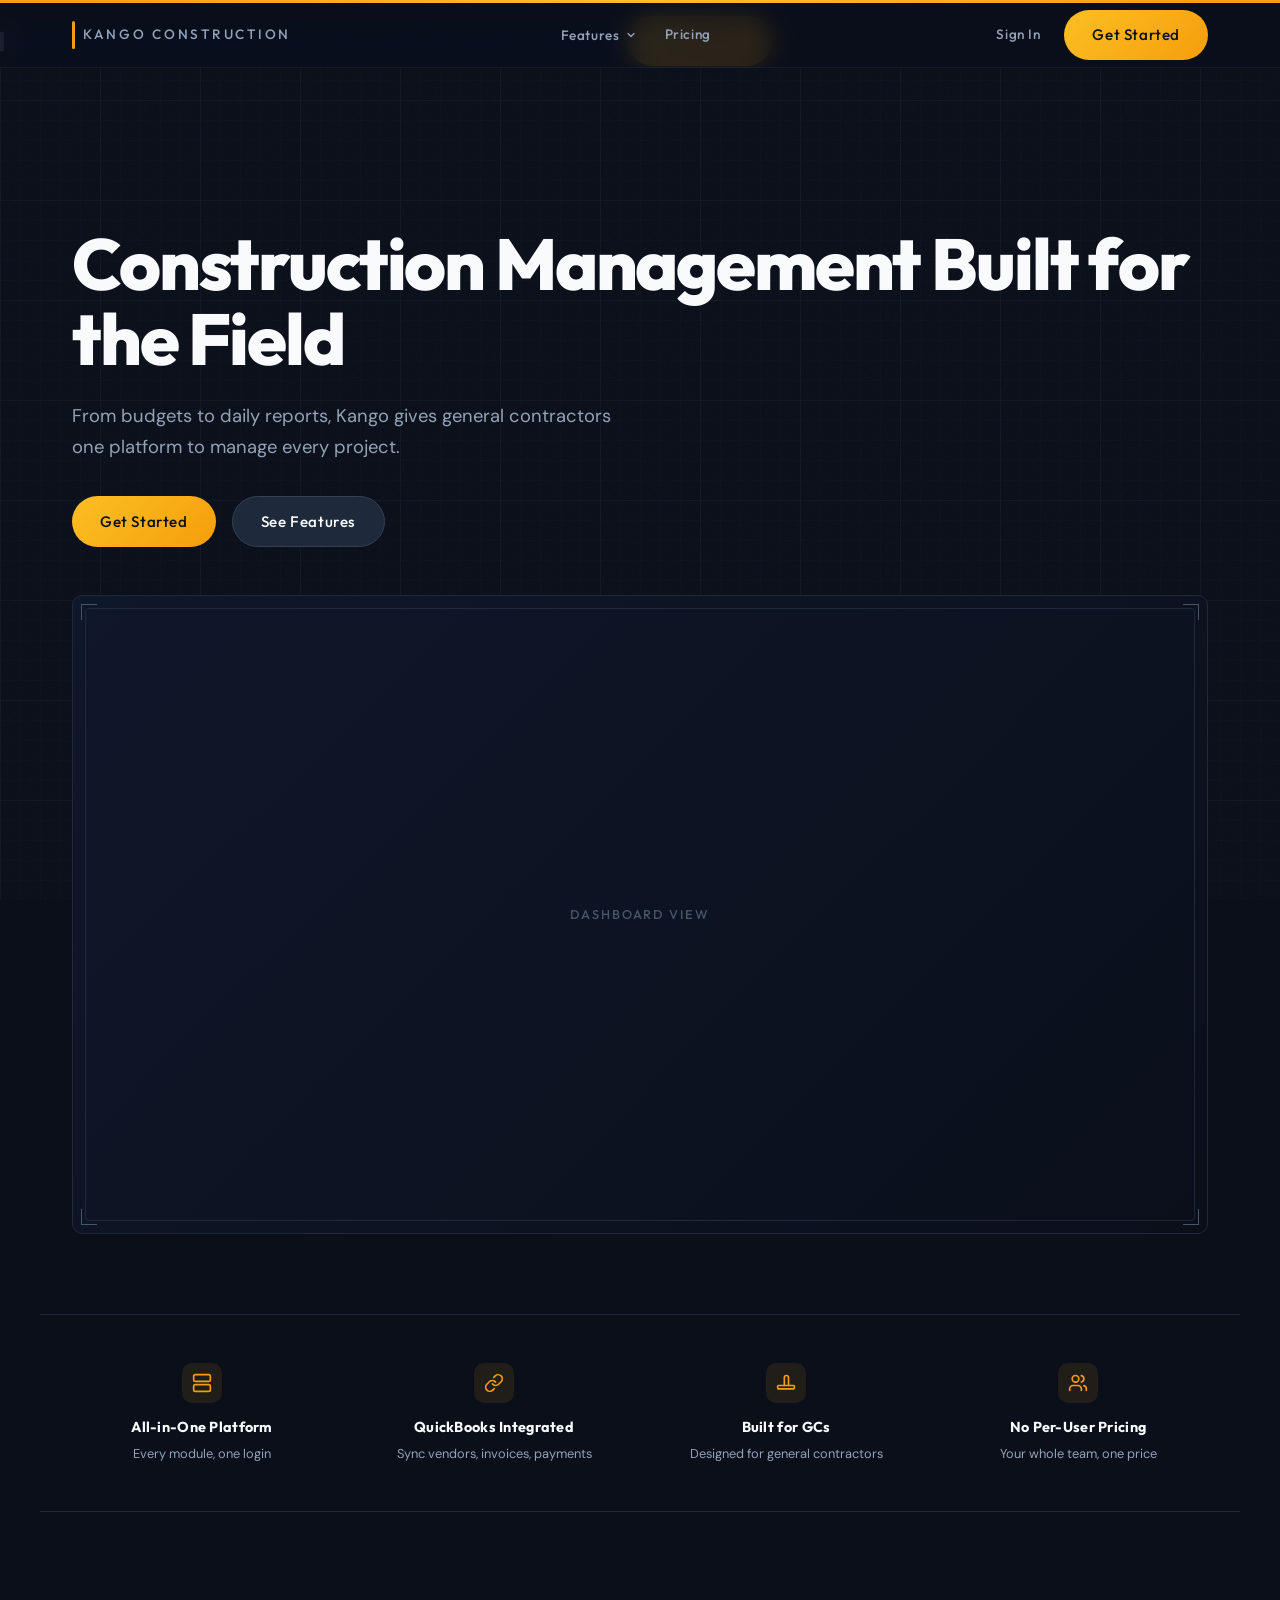
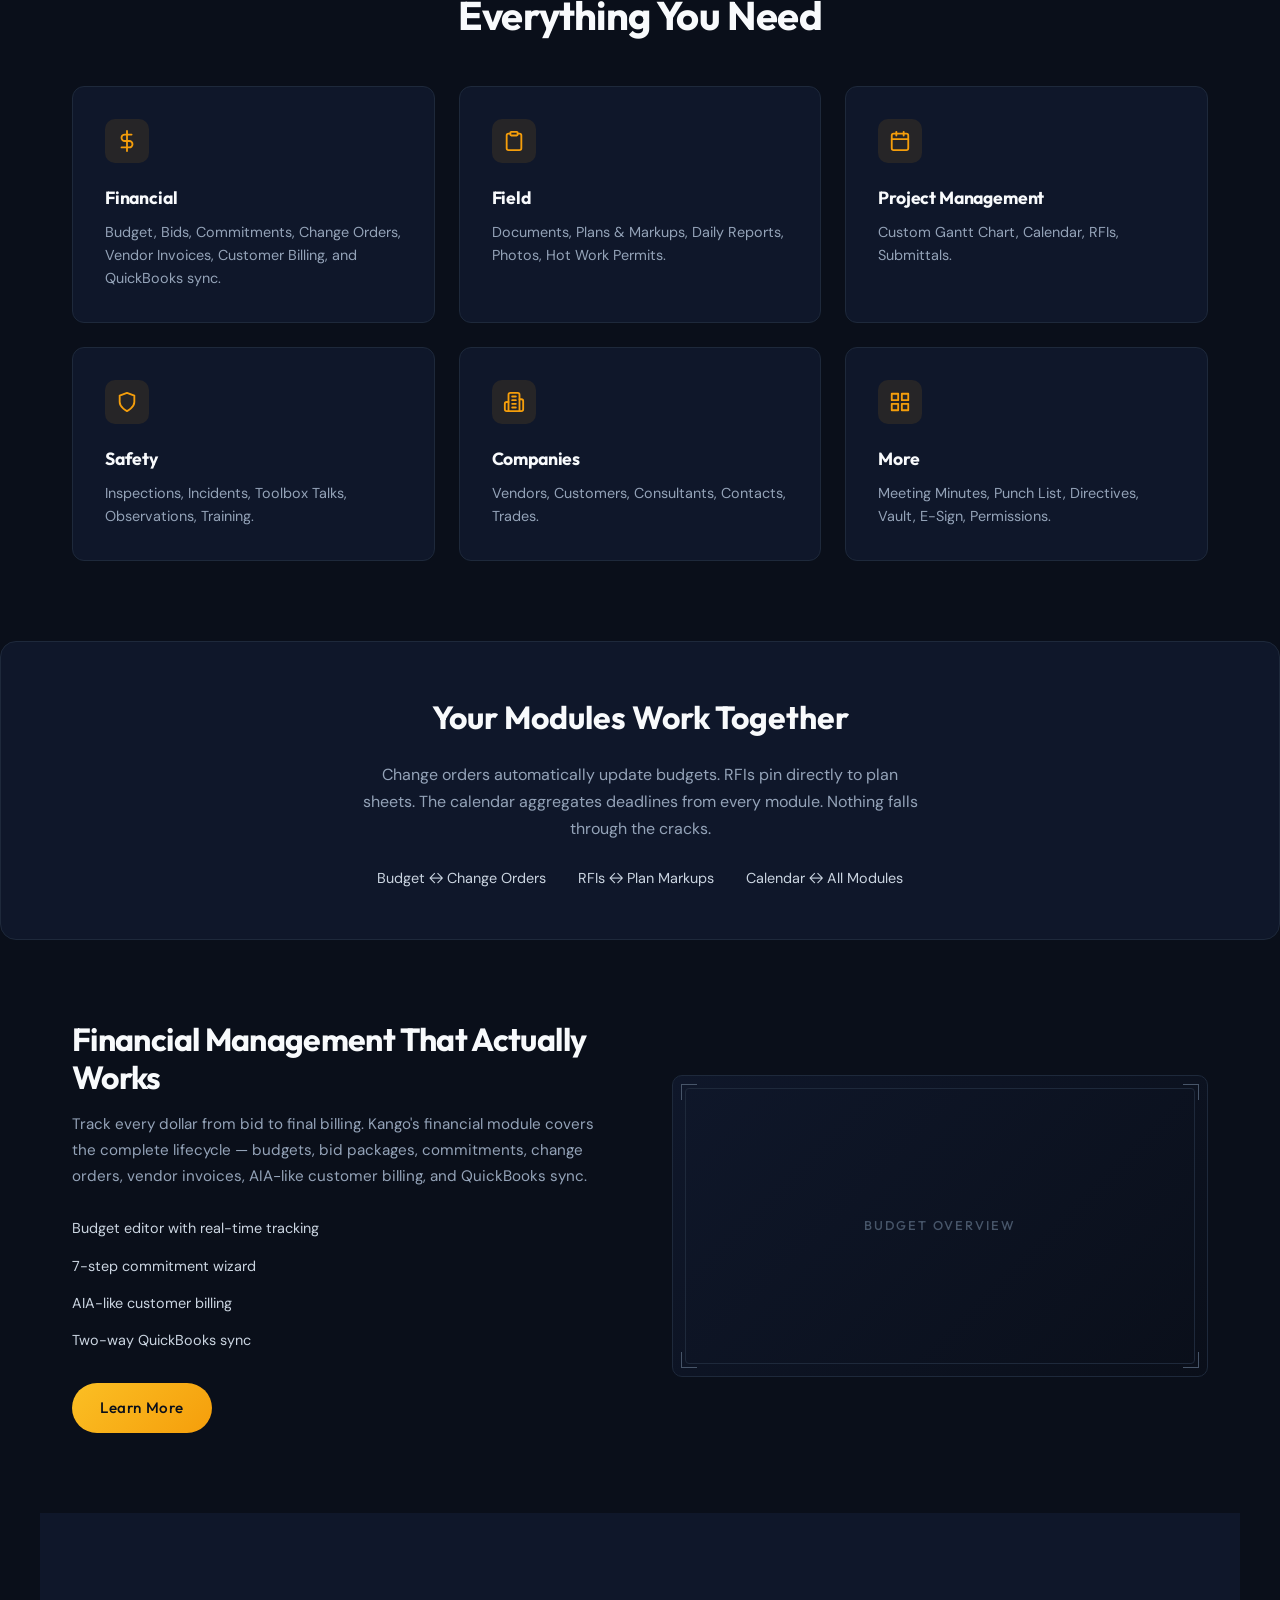
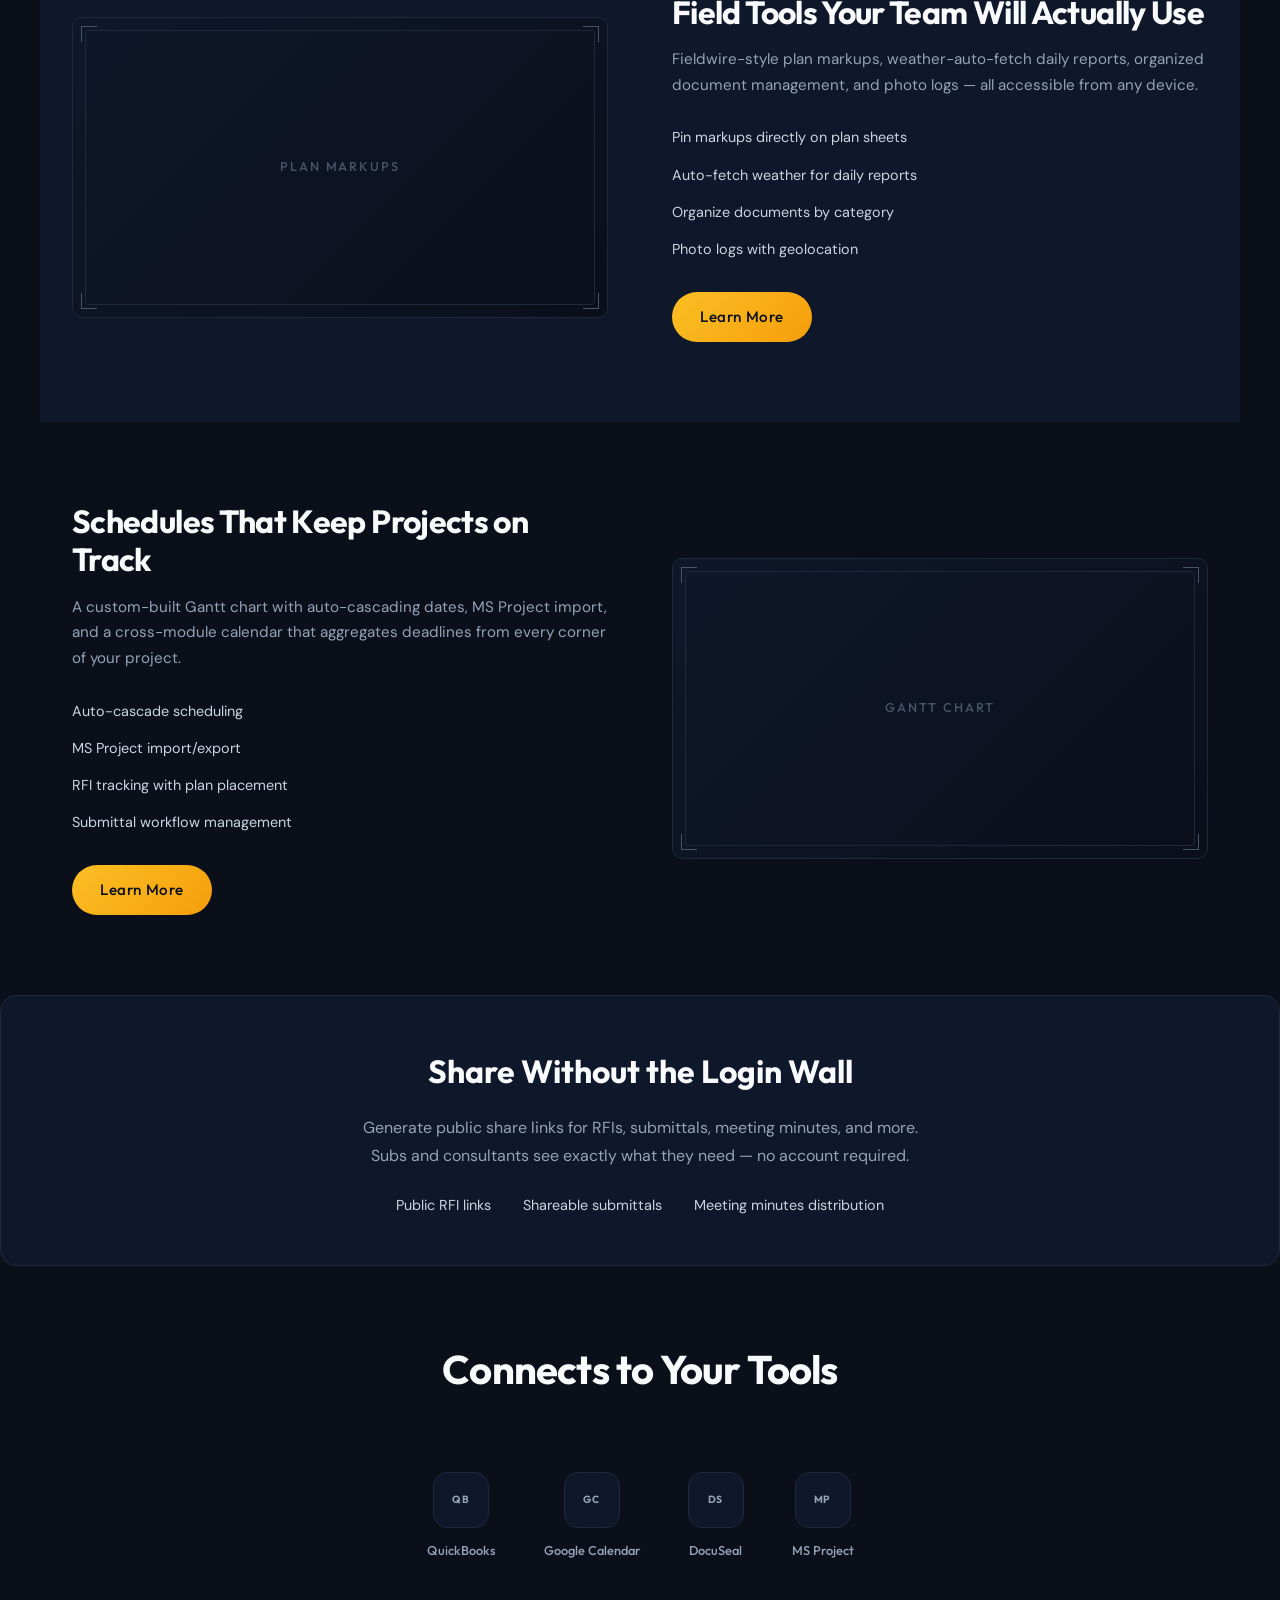
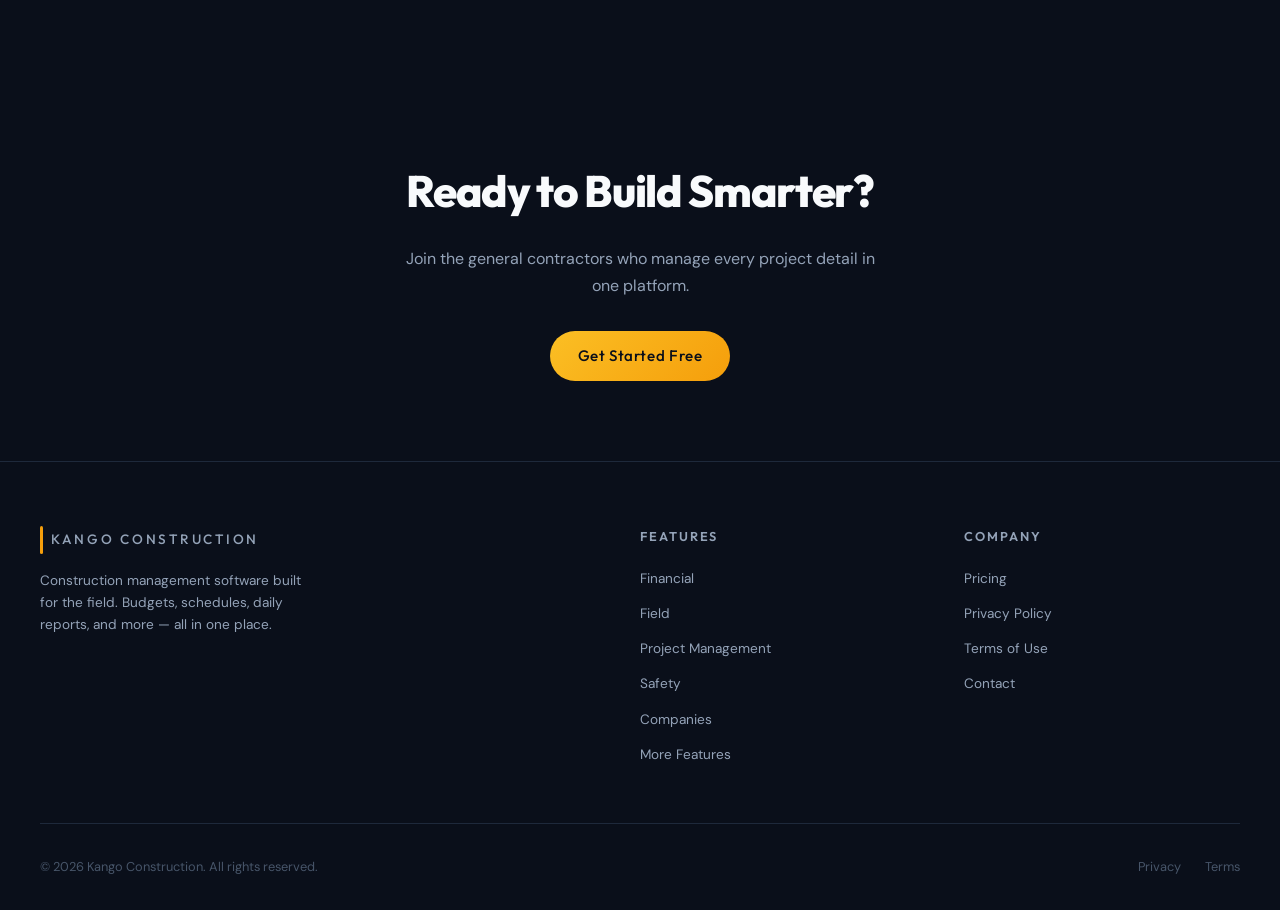
==== commit d7d7c256: "fix: update billing references to AIA-like instead of AIA The billing feature is modeled after AIA f" ====
--- a/index.html
+++ b/index.html
@@ -186,11 +186,11 @@
     <section class="section two-col fade-up">
         <div class="two-col-content">
             <h2>Financial Management That Actually Works</h2>
-            <p>Track every dollar from bid to final billing. Kango's financial module covers the complete lifecycle — budgets, bid packages, commitments, change orders, vendor invoices, customer billing with AIA G702/G703, and QuickBooks sync.</p>
+            <p>Track every dollar from bid to final billing. Kango's financial module covers the complete lifecycle — budgets, bid packages, commitments, change orders, vendor invoices, AIA-like customer billing, and QuickBooks sync.</p>
             <ul class="feature-list">
                 <li>Budget editor with real-time tracking</li>
                 <li>7-step commitment wizard</li>
-                <li>Automated AIA billing schedules</li>
+                <li>AIA-like customer billing</li>
                 <li>Two-way QuickBooks sync</li>
             </ul>
             <a href="/features/financial.html" class="btn btn-primary">Learn More</a>
--- a/css/styles.css
+++ b/css/styles.css
@@ -26,6 +26,7 @@
 
 html {
     scroll-behavior: smooth;
+    -webkit-text-size-adjust: 100%;
 }
 
 body {
@@ -34,6 +35,12 @@
     color: var(--white);
     line-height: 1.7;
     overflow-x: hidden;
+    -webkit-font-smoothing: antialiased;
+}
+
+img {
+    max-width: 100%;
+    height: auto;
 }
 
 /* Blueprint grid background */
@@ -294,6 +301,11 @@
     cursor: pointer;
     padding: 0.5rem;
     color: var(--slate-400);
+    -webkit-tap-highlight-color: transparent;
+    min-width: 44px;
+    min-height: 44px;
+    align-items: center;
+    justify-content: center;
 }
 
 .nav-toggle svg {
@@ -1439,8 +1451,9 @@
 }
 
 @media (max-width: 768px) {
+    /* Hide desktop nav, show hamburger */
     .nav-links,
-    .nav-cta .btn-signin {
+    .nav-cta {
         display: none;
     }
 
@@ -1455,14 +1468,18 @@
         left: 0;
         right: 0;
         bottom: 0;
+        height: 100vh;
+        height: calc(var(--vh, 1vh) * 100);
         background: var(--slate-950);
         z-index: 200;
         padding: 5rem 2rem 2rem;
         display: flex;
         flex-direction: column;
-        gap: 0.5rem;
+        gap: 0;
         transform: translateX(100%);
         transition: transform 0.3s ease;
+        overflow-y: auto;
+        -webkit-overflow-scrolling: touch;
     }
 
     .nav-mobile.open {
@@ -1471,16 +1488,18 @@
 
     .nav-mobile a {
         display: block;
-        padding: 0.75rem 0;
+        padding: 1rem 0;
         font-family: 'Outfit', sans-serif;
         font-weight: 500;
         font-size: 1.1rem;
         color: var(--slate-300);
         text-decoration: none;
         border-bottom: 1px solid var(--slate-800);
-    }
-
-    .nav-mobile a:hover {
+        -webkit-tap-highlight-color: transparent;
+    }
+
+    .nav-mobile a:hover,
+    .nav-mobile a:active {
         color: var(--amber-400);
     }
 
@@ -1492,7 +1511,8 @@
         border: none;
         color: var(--slate-400);
         cursor: pointer;
-        padding: 0.5rem;
+        padding: 0.75rem;
+        -webkit-tap-highlight-color: transparent;
     }
 
     .nav-mobile-close svg {
@@ -1500,24 +1520,33 @@
         height: 24px;
     }
 
+    /* Grids → single column */
     .two-col,
     .feature-grid {
         grid-template-columns: 1fr;
-        gap: 2.5rem;
-    }
-
+        gap: 2rem;
+    }
+
+    /* Reset reverse ordering so text always comes first */
     .two-col.reverse .two-col__content,
     .two-col.reverse .two-col-content,
+    .two-col.reverse .col-text,
     .feature-grid.reverse .feature-content {
         order: 1;
     }
 
     .two-col.reverse .two-col__media,
     .two-col.reverse .two-col-media,
+    .two-col.reverse .col-media,
     .feature-grid.reverse .feature-visual {
         order: 2;
     }
 
+    /* Hero */
+    .hero {
+        padding: 7rem 0 2.5rem;
+    }
+
     .hero-ctas {
         flex-direction: column;
     }
@@ -1526,11 +1555,18 @@
         justify-content: center;
     }
 
+    .feature-hero {
+        padding: 7rem 0 2.5rem;
+    }
+
+    /* Diff bar */
     .diff-bar {
         grid-template-columns: repeat(2, 1fr);
         gap: 1.5rem;
-    }
-
+        padding: 2.5rem 1.5rem;
+    }
+
+    /* Cards */
     .card-grid {
         grid-template-columns: 1fr;
     }
@@ -1539,14 +1575,28 @@
         grid-template-columns: 1fr;
     }
 
-    .hero {
-        padding: 8rem 0 3rem;
-    }
-
-    .feature-hero {
-        padding: 8rem 0 3rem;
-    }
-
+    /* Callout sections — add horizontal margin for border-radius */
+    .callout {
+        margin-left: 1rem;
+        margin-right: 1rem;
+        padding: 2.5rem 1.5rem;
+    }
+
+    /* CTA section */
+    .cta-section {
+        padding: 3.5rem 1.5rem;
+    }
+
+    /* Sections */
+    section {
+        padding: 3rem 0;
+    }
+
+    .section {
+        padding: 3rem 1.5rem;
+    }
+
+    /* Footer */
     .footer-inner {
         grid-template-columns: 1fr;
         gap: 2rem;
@@ -1558,18 +1608,58 @@
         text-align: center;
     }
 
-    section {
-        padding: 3.5rem 0;
+    /* Pricing */
+    .pricing-card {
+        padding: 2rem 1.5rem;
+    }
+
+    .pricing-buttons {
+        flex-direction: column;
+    }
+
+    .pricing-buttons .btn {
+        justify-content: center;
+    }
+
+    /* Integrations */
+    .integrations {
+        gap: 2rem;
+    }
+
+    /* Containers */
+    .container {
+        padding: 0 1.5rem;
+    }
+
+    .container--narrow {
+        padding: 0 1.5rem;
     }
 }
 
 @media (max-width: 480px) {
     .diff-bar {
         grid-template-columns: 1fr;
+        padding: 2rem 1rem;
+    }
+
+    .hero {
+        padding: 6.5rem 0 2rem;
     }
 
     .hero h1 {
-        font-size: 2.25rem;
+        font-size: 2rem;
+    }
+
+    .hero-content {
+        padding: 0 1.25rem;
+    }
+
+    .hero-media {
+        padding: 0 1.25rem;
+    }
+
+    .feature-hero {
+        padding: 6.5rem 0 2rem;
     }
 
     .hero-buttons {
@@ -1581,15 +1671,73 @@
     }
 
     .callout {
-        padding: 2rem 1.5rem;
+        margin-left: 0.75rem;
+        margin-right: 0.75rem;
+        padding: 1.75rem 1.25rem;
+        border-radius: 12px;
     }
 
     .callout-items {
         flex-direction: column;
         align-items: center;
+        gap: 0.75rem;
+    }
+
+    .section {
+        padding: 2.5rem 1.25rem;
+    }
+
+    .cta-section {
+        padding: 3rem 1.25rem;
+    }
+
+    .container {
+        padding: 0 1.25rem;
+    }
+
+    .container--narrow {
+        padding: 0 1.25rem;
     }
 
     .integrations {
-        gap: 1.5rem;
-    }
-}
+        gap: 1.25rem;
+    }
+
+    .int-item .int-icon {
+        width: 48px;
+        height: 48px;
+    }
+
+    .pricing-card {
+        padding: 1.75rem 1.25rem;
+    }
+
+    .pricing-price {
+        font-size: 2rem;
+    }
+
+    .nav-inner {
+        padding: 0 1.25rem;
+    }
+
+    .site-footer {
+        padding: 3rem 1.25rem 1.5rem;
+    }
+
+    .footer-brand p {
+        max-width: 100%;
+    }
+
+    .related-card {
+        padding: 1rem;
+    }
+
+    .feature-card {
+        padding: 1.5rem;
+    }
+
+    section.alt-bg {
+        padding-left: 0;
+        padding-right: 0;
+    }
+}
